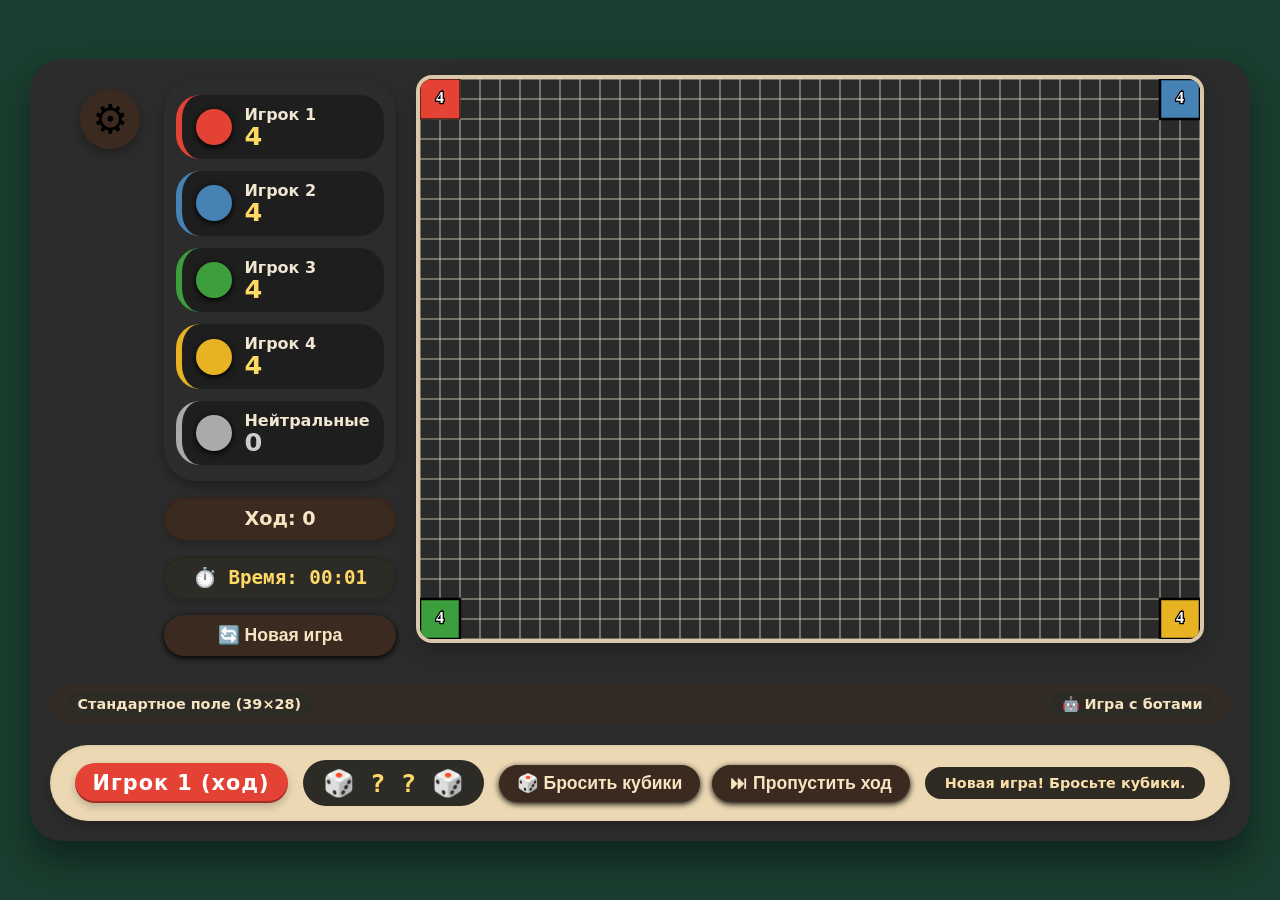
==== index.html @ a226eb5f "Update index.html" ====
<!DOCTYPE html>
<html lang="ru">
<head>
    <meta charset="UTF-8">
    <meta name="viewport" content="width=device-width, initial-scale=1.0, user-scalable=no">
    <title>Capture [Захват]</title>
    <link rel="stylesheet" href="css/styles.css">
</head>
<body>
<div class="game-wrapper">
    <div class="game-container">
        <div class="game-top-row">
            <div class="settings-gear" id="settingsIcon">⚙️</div>
            <div class="left-panel">
                <div class="score-panel" id="sideScorePanel"></div>
                <div class="turn-counter-box">Ход: <span id="turnCountDisplay">0</span></div>
                <div class="timer-box">⏱️ Время: <span id="timerDisplay">00:00</span></div>
                <button id="resetBtnLeft" class="reset-button">🔄 Новая игра</button>
            </div>
            <canvas id="gameCanvas" width="780" height="560" role="img" aria-label="Игровое поле"></canvas>
        </div>
        <div class="canvas-info">
            <div class="field-size-label" id="fieldSizeLabel">Стандартное поле (39×28)</div>
            <div class="rotate-hint" id="rotateHint" style="display: none;">🔄 R — вращать</div>
            <div class="bots-label" id="botsLabel">🤖 Игра с ботами</div>
        </div>
        <div class="info-panel">
            <div class="turn-indicator" id="turnText">Игрок 1 (ход)</div>
            <div class="dice-area" id="diceDisplay">🎲  ?  ?  🎲</div>
            <div class="controls">
                <button id="rollBtn" aria-label="Бросить кубики">🎲 Бросить кубики</button>
                <button id="skipBtn" aria-label="Пропустить ход">⏭ Пропустить ход</button>
            </div>
            <div class="message" id="msgArea">Нажмите "Бросить кубики"</div>
        </div>
    </div>
</div>

<div id="settingsModal" class="modal">
    <div class="modal-content">
        <div class="modal-header">
            <h3>Настройки игры</h3>
            <span class="close-modal">&times;</span>
        </div>
        <div class="modal-body">
            <div class="settings-grid">
                <!-- Левая колонка -->
                <div class="settings-column">
                    <div class="settings-group">
                        <label>Количество игроков:</label>
                        <div class="radio-group">
                            <label class="radio-label"><input type="radio" name="playerCount" value="2"> 2 игрока</label>
                            <label class="radio-label"><input type="radio" name="playerCount" value="4" checked> 4 игрока</label>
                        </div>
                    </div>
                    <div class="settings-group">
                        <label>Размер стартовых квадратов: <span id="startSizeValue">2</span></label>
                        <input type="range" id="startSizeSlider" min="1" max="6" step="1" value="2">
                        <div class="hint">(от 1 до 6, влияет на мин. размер поля)</div>
                    </div>
                    <div class="settings-group">
                        <label>Размер поля:</label>
                        <div class="radio-group">
                            <label class="radio-label"><input type="radio" name="fieldSize" value="standard" checked> Стандартный (39×28)</label>
                            <label class="radio-label"><input type="radio" name="fieldSize" value="custom"> Кастомный</label>
                        </div>
                        <div id="customSizeInputs" class="custom-size-inputs" style="display: none;">
                            <input type="number" id="customCols" min="8" max="58" value="39" step="1"> ×
                            <input type="number" id="customRows" min="8" max="31" value="28" step="1">
                            <div id="sizeWarning" class="warning-message" style="display: none; color: #ffaa66; font-size: 0.8rem;">Минимальный размер поля: <span id="minFieldSizeSpan">0</span>×<span id="minFieldSizeSpan2">0</span></div>
                        </div>
                    </div>
                    <div class="settings-group">
                        <label>Отрисовка хода:</label>
                        <div class="radio-group">
                            <label class="radio-label"><input type="radio" name="gameMode" value="classic"> Выделение углов</label>
                            <label class="radio-label"><input type="radio" name="gameMode" value="predefined" checked> Готовый прямоугольник</label>
                        </div>
                    </div>
                </div>
                <!-- Правая колонка -->
                <div class="settings-column">
                    <div class="settings-group">
                        <label for="botsToggle">🤖 Режим ботов:</label>
                        <label class="switch">
                            <input type="checkbox" id="botsToggle" checked>
                            <span class="slider round"></span>
                        </label>
                        <span id="botsStatusText">(игроки 2,3,4 — боты)</span>
                    </div>
                    <div class="settings-group">
                        <label for="simulationToggle">🎬 Режим симуляции (все игроки — боты):</label>
                        <label class="switch">
                            <input type="checkbox" id="simulationToggle">
                            <span class="slider round"></span>
                        </label>
                        <div class="hint">(включите для наблюдения за игрой ботов)</div>
                    </div>
                    <div class="settings-group">
                        <label>Цветовой режим:</label>
                        <div class="radio-group colorblind-group">
                            <label class="radio-label"><input type="radio" name="colorMode" value="normal" checked> Обычный</label>
                            <label class="radio-label"><input type="radio" name="colorMode" value="protanopia"> Протанопия</label>
                            <label class="radio-label"><input type="radio" name="colorMode" value="deuteranopia"> Дейтеранопия</label>
                            <label class="radio-label"><input type="radio" name="colorMode" value="tritanopia"> Тританопия</label>
                        </div>
                    </div>
                </div>
            </div>
        </div>
        <div class="modal-footer">
            <button id="applySettingsBtn">Применить и перезапустить</button>
            <button id="cancelSettingsBtn">Отмена</button>
        </div>
    </div>
</div>

<div id="gameResultModal" class="modal result-modal">
    <div class="modal-content result-modal-content">
        <div class="modal-header">
            <h3>🏁 Игра окончена 🏁</h3>
            <span class="close-result-modal">&times;</span>
        </div>
        <div class="modal-body result-body">
            <div id="resultWinnerBlock" class="winner-block"></div>
            <div id="resultRankingsList" class="rankings-list"></div>
            <div id="resultStats" class="result-stats"></div>
        </div>
        <div class="modal-footer">
            <button id="resultNewGameBtn">🔄 Новая игра</button>
            <button id="resultCloseBtn">Закрыть</button>
        </div>
    </div>
</div>

<script src="js/scripts.js"></script>
</body>
</html>
---- css/styles.css ----
* {
    user-select: none;
    -webkit-tap-highlight-color: transparent;
}

html, body {
    overflow: hidden;
    height: 100%;
    margin: 0;
    padding: 0;
}

body {
    background: #1a3e2f;
    font-family: 'Segoe UI', 'Roboto', system-ui, sans-serif;
    display: flex;
    justify-content: center;
    align-items: center;
    min-height: 100vh;
    margin: 0;
    padding: 0;
    transition: filter 0.2s ease;
}

.game-wrapper {
    display: flex;
    justify-content: center;
    align-items: center;
}

.game-container {
    background: #2c2c2c;
    border-radius: 32px;
    padding: 20px;
    box-shadow: 0 20px 35px rgba(0,0,0,0.4);
    display: flex;
    flex-direction: column;
    gap: 20px;
}

.game-top-row {
    display: flex;
    gap: 24px;
    flex-wrap: wrap;
    justify-content: center;
    align-items: flex-start;
    position: relative;
}

.settings-gear {
    font-size: 2.5rem;
    cursor: pointer;
    background: #3b2a1f;
    width: 60px;
    height: 60px;
    display: flex;
    align-items: center;
    justify-content: center;
    border-radius: 50%;
    box-shadow: 0 5px 12px rgba(0,0,0,0.3);
    transition: 0.2s;
    margin-top: 10px;
}
.settings-gear:hover {
    background: #5e4230;
    transform: rotate(20deg) scale(1.02);
}

.left-panel {
    display: flex;
    flex-direction: column;
    gap: 16px;
    min-width: 180px;
}

.score-panel {
    background: #2c2c2c;
    border-radius: 32px;
    padding: 16px 12px;
    display: flex;
    flex-direction: column;
    gap: 12px;
    box-shadow: 0 5px 12px rgba(0,0,0,0.3);
}

.player-score-card {
    background: #1e1e1e;
    border-radius: 24px;
    padding: 10px 14px;
    display: flex;
    align-items: center;
    gap: 12px;
    border-left: 6px solid;
}

.player-color-badge {
    width: 36px;
    height: 36px;
    border-radius: 18px;
    box-shadow: 0 2px 6px black;
}

.player-score-info {
    flex-grow: 1;
}

.player-name {
    font-weight: bold;
    font-size: 1rem;
    color: #f0e6d2;
}

.player-score {
    font-size: 1.6rem;
    font-weight: bold;
    color: #ffd966;
    line-height: 1;
}

.neutral-score-card {
    background: #1e1e1e;
    border-radius: 24px;
    padding: 10px 14px;
    display: flex;
    align-items: center;
    gap: 12px;
    border-left: 6px solid #aaaaaa;
}

.neutral-badge {
    width: 36px;
    height: 36px;
    border-radius: 18px;
    background: #aaaaaa;
    box-shadow: 0 2px 6px black;
}

.neutral-info {
    flex-grow: 1;
}

.neutral-name {
    font-weight: bold;
    font-size: 1rem;
    color: #f0e6d2;
}

.neutral-score {
    font-size: 1.6rem;
    font-weight: bold;
    color: #cccccc;
    line-height: 1;
}

.turn-counter-box {
    background: #3b2a1f;
    padding: 10px 16px;
    border-radius: 40px;
    color: #f7e5c2;
    font-size: 1.2rem;
    font-weight: bold;
    text-align: center;
    box-shadow: inset 0 1px 3px rgba(0,0,0,0.2), 0 4px 8px rgba(0,0,0,0.2);
}

.timer-box {
    background: #2c2b26;
    padding: 10px 16px;
    border-radius: 40px;
    color: #ffd966;
    font-size: 1.2rem;
    font-weight: bold;
    text-align: center;
    font-family: monospace;
    box-shadow: inset 0 1px 3px rgba(0,0,0,0.2), 0 4px 8px rgba(0,0,0,0.2);
}

.reset-button {
    background: #3b2a1f;
    border: none;
    color: #f7e5c2;
    font-size: 1.1rem;
    font-weight: bold;
    padding: 10px 16px;
    border-radius: 40px;
    cursor: pointer;
    transition: all 0.15s;
    box-shadow: 0 2px 6px black;
    width: 100%;
}

.reset-button:hover {
    background: #5e4230;
    transform: scale(0.97);
    color: white;
}

canvas {
    display: block;
    border-radius: 12px;
    box-shadow: 0 0 0 4px #d9c8a9, 0 10px 25px rgba(0,0,0,0.3);
    cursor: crosshair;
    background: #2a2a2a;
}

.canvas-info {
    display: flex;
    justify-content: space-between;
    gap: 20px;
    margin-top: 8px;
    font-size: 0.9rem;
    font-weight: bold;
    color: #f7e5c2;
    background: #3b2a1f80;
    padding: 8px 16px;
    border-radius: 30px;
    backdrop-filter: blur(4px);
}

.field-size-label, .bots-label {
    background: #2c2b26;
    padding: 4px 12px;
    border-radius: 20px;
    display: inline-block;
}

.info-panel {
    background: #ecd9b4;
    border-radius: 40px;
    padding: 15px 25px;
    display: flex;
    flex-wrap: wrap;
    align-items: center;
    justify-content: space-between;
    gap: 15px;
    font-weight: bold;
    box-shadow: inset 0 1px 4px rgba(0,0,0,0.1), 0 5px 10px rgba(0,0,0,0.2);
}

.turn-indicator {
    padding: 8px 18px;
    border-radius: 60px;
    color: white;
    font-size: 1.3rem;
    letter-spacing: 1px;
    box-shadow: inset 0 -2px 0 rgba(0,0,0,0.3), 0 4px 8px rgba(0,0,0,0.2);
    transition: background 0.2s;
}

.dice-area {
    background: #2c2b26;
    padding: 8px 20px;
    border-radius: 50px;
    color: #ffd966;
    font-size: 1.6rem;
    font-family: monospace;
    font-weight: bold;
}

button {
    background: #3b2a1f;
    border: none;
    color: #f7e5c2;
    font-size: 1.1rem;
    font-weight: bold;
    padding: 8px 18px;
    border-radius: 40px;
    cursor: pointer;
    transition: all 0.15s;
    box-shadow: 0 2px 6px black;
}

button:hover {
    background: #5e4230;
    transform: scale(0.97);
    color: white;
}

.message {
    background: #2e2b24;
    padding: 8px 20px;
    border-radius: 36px;
    color: #fadfaa;
    font-size: 0.9rem;
    max-width: 300px;
    text-align: center;
}

.controls {
    display: flex;
    gap: 12px;
    align-items: center;
    flex-wrap: wrap;
}

.modal {
    display: none;
    position: fixed;
    z-index: 1000;
    left: 0;
    top: 0;
    width: 100%;
    height: 100%;
    background-color: rgba(0,0,0,0.7);
    backdrop-filter: blur(3px);
    justify-content: center;
    align-items: center;
}

.modal-content {
    background: #2c2c2c;
    border-radius: 32px;
    overflow: hidden;
    width: 90%;
    max-width: 480px;
    box-shadow: 0 20px 35px black;
    animation: fadeIn 0.2s;
}

.modal-header {
    display: flex;
    justify-content: space-between;
    align-items: center;
    padding: 16px 20px;
    border-bottom: 1px solid #5e4230;
    color: #f7e5c2;
}

.modal-header h3 {
    margin: 0;
}

.close-modal {
    font-size: 28px;
    font-weight: bold;
    cursor: pointer;
    transition: 0.2s;
}
.close-modal:hover {
    color: #ffa500;
}

.modal-body {
    padding: 20px;
    display: flex;
    flex-direction: column;
    gap: 20px;
}

.settings-group {
    display: flex;
    flex-direction: column;
    gap: 8px;
    color: #f0e6d2;
}

.radio-group {
    display: flex;
    flex-wrap: wrap;
    gap: 12px;
    margin-top: 5px;
}

.radio-label {
    display: flex;
    align-items: center;
    gap: 6px;
    background: #1e1e1e;
    padding: 6px 14px;
    border-radius: 30px;
    cursor: pointer;
    transition: all 0.15s;
    color: #f0e6d2;
    font-size: 0.9rem;
}

.radio-label:hover {
    background: #5e4230;
    transform: scale(0.97);
}

.radio-label input {
    accent-color: #e8b323;
    width: 16px;
    height: 16px;
    margin: 0;
    cursor: pointer;
}

.colorblind-group .radio-label {
    background: #2c2b26;
}

.colorblind-group .radio-label:hover {
    background: #5e4230;
}

input[type="range"] {
    width: 100%;
    cursor: pointer;
    background: #5e4230;
    height: 4px;
    border-radius: 5px;
    -webkit-appearance: none;
}
input[type="range"]:focus {
    outline: none;
}
input[type="range"]::-webkit-slider-thumb {
    -webkit-appearance: none;
    width: 18px;
    height: 18px;
    border-radius: 50%;
    background: #ffd966;
    cursor: pointer;
    border: none;
}
.hint {
    font-size: 0.75rem;
    opacity: 0.8;
}

.custom-size-inputs {
    display: flex;
    gap: 10px;
    align-items: center;
    margin-top: 5px;
    flex-wrap: wrap;
}

.custom-size-inputs input {
    background: #1e1e1e;
    border: 1px solid #5e4230;
    border-radius: 30px;
    padding: 6px 12px;
    color: #ffd966;
    font-weight: bold;
    text-align: center;
    width: 80px;
}

.warning-message {
    width: 100%;
    margin-top: 5px;
}

.switch {
    position: relative;
    display: inline-block;
    width: 52px;
    height: 26px;
}

.switch input {
    opacity: 0;
    width: 0;
    height: 0;
}

.slider {
    position: absolute;
    cursor: pointer;
    top: 0;
    left: 0;
    right: 0;
    bottom: 0;
    background-color: #5e4230;
    transition: 0.3s;
    border-radius: 34px;
}

.slider:before {
    position: absolute;
    content: "";
    height: 20px;
    width: 20px;
    left: 3px;
    bottom: 3px;
    background-color: #f7e5c2;
    transition: 0.3s;
    border-radius: 50%;
}

input:checked + .slider {
    background-color: #3c9e3c;
}

input:checked + .slider:before {
    transform: translateX(26px);
}

.modal-footer {
    display: flex;
    justify-content: flex-end;
    gap: 12px;
    padding: 16px 20px;
    border-top: 1px solid #5e4230;
}

/* Модальное окно результатов — исправление цветов текста */
.result-modal .result-modal-content {
    max-width: 500px;
    background: #2c2c2c;
    border-radius: 32px;
    animation: fadeIn 0.2s;
    color: #f0e6d2; /* базовый светлый цвет для всего текста внутри */
}

.winner-block {
    background: #1e1e1e;
    border-radius: 24px;
    padding: 16px;
    text-align: center;
    margin-bottom: 20px;
    border-left: 6px solid;
    color: #f0e6d2;
}
.winner-name {
    font-size: 1.6rem;
    font-weight: bold;
}
.winner-score {
    font-size: 1.2rem;
    color: #ffd966; /* жёлтый для счёта */
}

.rankings-list {
    background: #1e1e1e;
    border-radius: 24px;
    padding: 12px;
    margin-bottom: 20px;
    color: #f0e6d2;
}
.rankings-list > div:first-child {
    color: #ffd966;
    margin-bottom: 8px;
}
.ranking-item {
    display: flex;
    justify-content: space-between;
    padding: 8px 12px;
    border-bottom: 1px solid #5e4230;
    font-size: 1rem;
    color: #f0e6d2;
}
.ranking-item:last-child {
    border-bottom: none;
}
.rank-place {
    font-weight: bold;
    color: #ffd966;
}
.rank-name {
    flex: 1;
    margin-left: 12px;
    color: #f0e6d2;
}
.rank-score {
    font-weight: bold;
    color: #ffd966;
}

.result-stats {
    background: #1e1e1e;
    border-radius: 24px;
    padding: 12px;
    display: flex;
    justify-content: space-between;
    gap: 12px;
    flex-wrap: wrap;
}
.stat-card {
    background: #2c2b26;
    padding: 8px 12px;
    border-radius: 20px;
    text-align: center;
    flex: 1;
    color: #f0e6d2;
}
.stat-label {
    font-size: 0.8rem;
    opacity: 0.9;
    color: #ccccaa;
}
.stat-value {
    font-size: 1.2rem;
    font-weight: bold;
    color: #ffd966;
}

/* Заголовок модального окна */
.result-modal .modal-header {
    background: #2c2c2c;
    border-bottom: 1px solid #5e4230;
    color: #ffd966;
}
.result-modal .modal-header h3 {
    color: #ffd966;
}
.result-modal .close-result-modal {
    color: #f0e6d2;
}
.result-modal .close-result-modal:hover {
    color: #ffa500;
}

/* Кнопки в футере */
.result-modal .modal-footer button {
    background: #3b2a1f;
    border: none;
    color: #f7e5c2;
    font-size: 1rem;
    font-weight: bold;
    padding: 8px 18px;
    border-radius: 40px;
    cursor: pointer;
    transition: all 0.15s;
}
.result-modal .modal-footer button:hover {
    background: #5e4230;
    transform: scale(0.97);
    color: white;
}

@keyframes fadeIn {
    from { opacity: 0; transform: scale(0.95);}
    to { opacity: 1; transform: scale(1);}
}

@media (max-width: 900px) {
    .game-top-row {
        flex-direction: column;
        align-items: stretch;
    }
    .left-panel {
        flex-direction: row;
        flex-wrap: wrap;
        justify-content: space-between;
    }
    .score-panel {
        flex-direction: row;
        flex-wrap: wrap;
        flex: 1;
    }
    .player-score-card, .neutral-score-card {
        min-width: 130px;
    }
    .info-panel {
        flex-direction: column;
        align-items: stretch;
    }
    .message {
        max-width: none;
        text-align: center;
    }
    .settings-gear {
        align-self: center;
    }
    .canvas-info {
        flex-direction: column;
        align-items: center;
        text-align: center;
    }
}
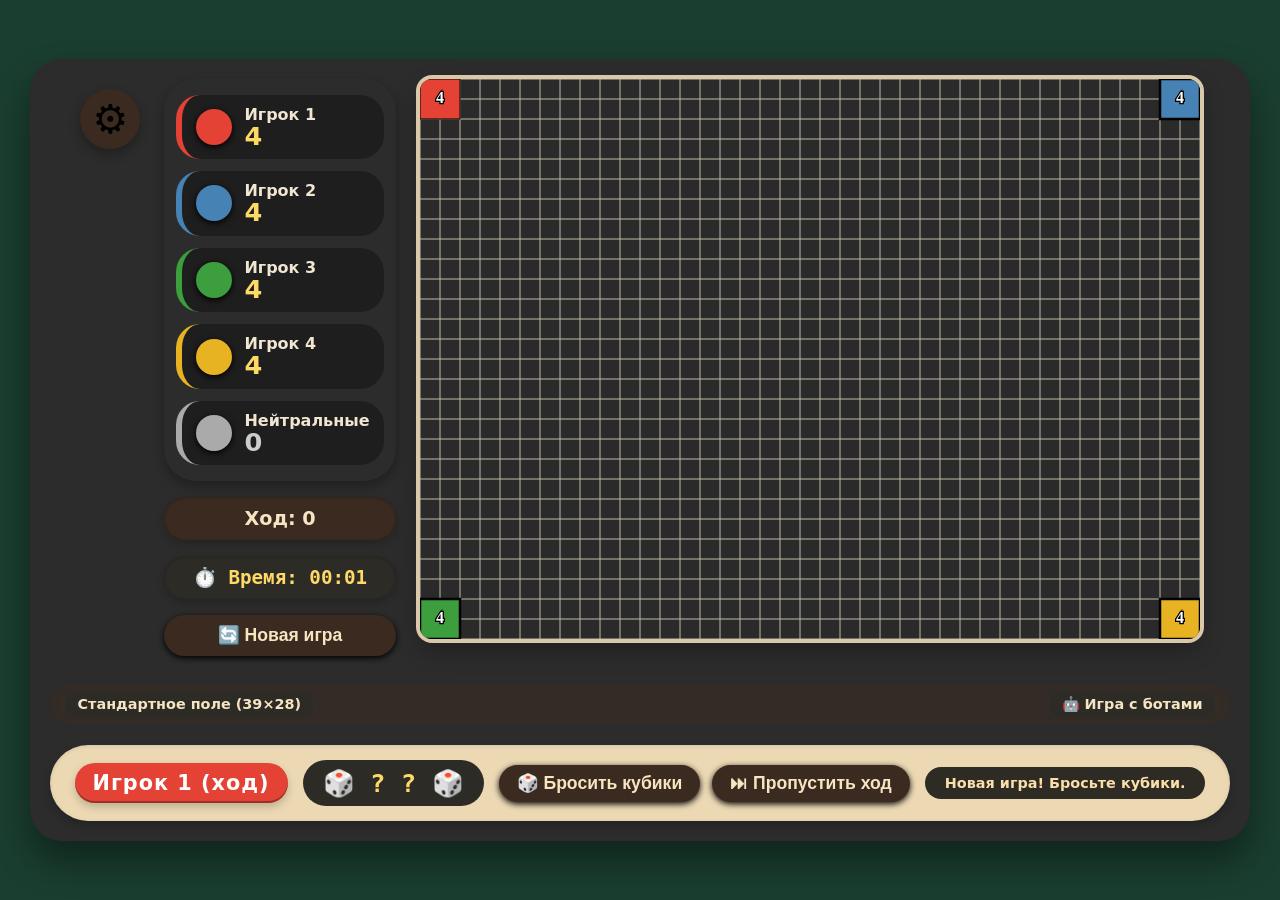
==== commit 697ac7a1: "Update index.html" ====
--- a/index.html
+++ b/index.html
@@ -96,6 +96,15 @@
                         </label>
                         <div class="hint">(включите для наблюдения за игрой ботов)</div>
                     </div>
+                    <!-- НОВЫЙ ПЕРЕКЛЮЧАТЕЛЬ ПОДСВЕТКИ -->
+                    <div class="settings-group">
+                        <label for="highlightToggle">🟢 Подсветка доступных ходов:</label>
+                        <label class="switch">
+                            <input type="checkbox" id="highlightToggle" checked>
+                            <span class="slider round"></span>
+                        </label>
+                        <div class="hint">(зелёные области, которые можно занять или захватить)</div>
+                    </div>
                     <div class="settings-group">
                         <label>Цветовой режим:</label>
                         <div class="radio-group colorblind-group">
--- a/css/styles.css
+++ b/css/styles.css
@@ -217,11 +217,16 @@
     backdrop-filter: blur(4px);
 }
 
-.field-size-label, .bots-label {
+.field-size-label, .bots-label, .rotate-hint {
     background: #2c2b26;
     padding: 4px 12px;
     border-radius: 20px;
     display: inline-block;
+}
+
+.rotate-hint {
+    background: #3c3a2e;
+    color: #ffd966;
 }
 
 .info-panel {
@@ -503,7 +508,7 @@
     background: #2c2c2c;
     border-radius: 32px;
     animation: fadeIn 0.2s;
-    color: #f0e6d2; /* базовый светлый цвет для всего текста внутри */
+    color: #f0e6d2;
 }
 
 .winner-block {
@@ -521,7 +526,7 @@
 }
 .winner-score {
     font-size: 1.2rem;
-    color: #ffd966; /* жёлтый для счёта */
+    color: #ffd966;
 }
 
 .rankings-list {
@@ -588,7 +593,6 @@
     color: #ffd966;
 }
 
-/* Заголовок модального окна */
 .result-modal .modal-header {
     background: #2c2c2c;
     border-bottom: 1px solid #5e4230;
@@ -604,7 +608,6 @@
     color: #ffa500;
 }
 
-/* Кнопки в футере */
 .result-modal .modal-footer button {
     background: #3b2a1f;
     border: none;
@@ -663,4 +666,23 @@
     }
 }
 
-
+/* Двухколоночная сетка для настроек */
+.settings-grid {
+    display: grid;
+    grid-template-columns: 1fr 1fr;
+    gap: 20px;
+}
+
+.settings-column {
+    display: flex;
+    flex-direction: column;
+    gap: 20px;
+}
+
+/* На узких экранах переключаемся на одну колонку */
+@media (max-width: 700px) {
+    .settings-grid {
+        grid-template-columns: 1fr;
+        gap: 16px;
+    }
+}
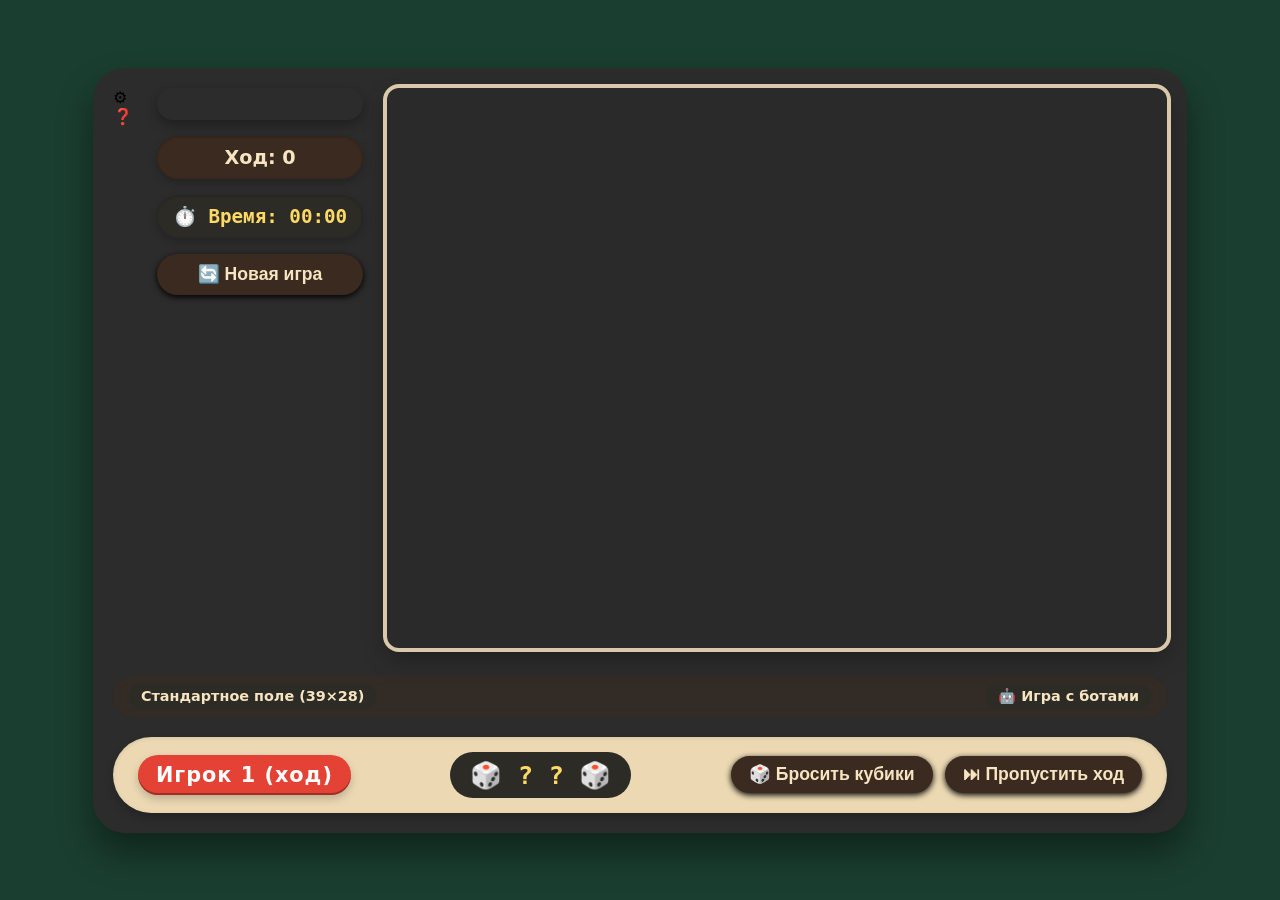
==== commit 67501ea7: "Update index.html" ====
--- a/index.html
+++ b/index.html
@@ -10,7 +10,10 @@
 <div class="game-wrapper">
     <div class="game-container">
         <div class="game-top-row">
-            <div class="settings-gear" id="settingsIcon">⚙️</div>
+            <div class="top-left-buttons">
+                <div class="round-button" id="settingsIcon">⚙️</div>
+                <div class="round-button" id="helpButton">❓</div>
+            </div>
             <div class="left-panel">
                 <div class="score-panel" id="sideScorePanel"></div>
                 <div class="turn-counter-box">Ход: <span id="turnCountDisplay">0</span></div>
@@ -31,11 +34,11 @@
                 <button id="rollBtn" aria-label="Бросить кубики">🎲 Бросить кубики</button>
                 <button id="skipBtn" aria-label="Пропустить ход">⏭ Пропустить ход</button>
             </div>
-            <div class="message" id="msgArea">Нажмите "Бросить кубики"</div>
-        </div>
-    </div>
-</div>
-
+        </div>
+    </div>
+</div>
+
+<!-- Модальное окно настроек -->
 <div id="settingsModal" class="modal">
     <div class="modal-content">
         <div class="modal-header">
@@ -44,7 +47,6 @@
         </div>
         <div class="modal-body">
             <div class="settings-grid">
-                <!-- Левая колонка -->
                 <div class="settings-column">
                     <div class="settings-group">
                         <label>Количество игроков:</label>
@@ -78,7 +80,6 @@
                         </div>
                     </div>
                 </div>
-                <!-- Правая колонка -->
                 <div class="settings-column">
                     <div class="settings-group">
                         <label for="botsToggle">🤖 Режим ботов:</label>
@@ -96,7 +97,6 @@
                         </label>
                         <div class="hint">(включите для наблюдения за игрой ботов)</div>
                     </div>
-                    <!-- НОВЫЙ ПЕРЕКЛЮЧАТЕЛЬ ПОДСВЕТКИ -->
                     <div class="settings-group">
                         <label for="highlightToggle">🟢 Подсветка доступных ходов:</label>
                         <label class="switch">
@@ -124,6 +124,59 @@
     </div>
 </div>
 
+<!-- Модальное окно справочника -->
+<div id="helpModal" class="modal help-modal">
+    <div class="modal-content">
+        <div class="modal-header">
+            <h3>📖 Справочник игры</h3>
+            <span class="close-help-modal">&times;</span>
+        </div>
+        <div class="modal-body two-columns">
+            <div class="help-column">
+                <div class="help-section">
+                    <h4>🎮 Горячие клавиши</h4>
+                    <ul>
+                        <li><kbd>Enter</kbd> — бросить кубики / подтвердить размещение</li>
+                        <li><kbd>S</kbd> — пропустить ход</li>
+                        <li><kbd>R</kbd> — повернуть прямоугольник</li>
+                        <li><kbd>W</kbd> / <kbd>▲</kbd> — вверх</li>
+                        <li><kbd>S</kbd> / <kbd>▼</kbd> — вниз</li>
+                        <li><kbd>A</kbd> / <kbd>◀</kbd> — влево</li>
+                        <li><kbd>D</kbd> / <kbd>▶</kbd> — вправо</li>
+                        <li><kbd>Esc</kbd> — открыть/закрыть настройки</li>
+                        <li><kbd>Q</kbd> — открыть/закрыть справочник</li>
+                        <li><kbd>N</kbd> — новая игра</li>
+                    </ul>
+                </div>
+            </div>
+            <div class="help-column">
+                <div class="help-section">
+                    <h4>⚔️ Правила захвата</h4>
+                    <p>Размер прямоугольника <strong>строго по кубикам</strong>. Вы можете:</p>
+                    <ul>
+                        <li><span class="highlight-green">Занять пустую область</span> (прилегает к вашей территории).</li>
+                        <li><span class="highlight-orange">Захватить вражеский блок</span> целиком (если он касается вашей территории и имеет нужный размер).</li>
+                        <li><span class="highlight-gray">Захватить нейтральный блок</span> (серый, уже существующий).</li>
+                    </ul>
+                    <p>Накрытие стартовой клетки → выбывание врага, его земли переходят соседям.</p>
+                </div>
+                <div class="help-section">
+                    <h4>🏆 Условия победы</h4>
+                    <ul>
+                        <li>Захватить ≥ 2/3 поля</li>
+                        <li>Уничтожить всех соперников</li>
+                        <li>Поле полностью заполнено → побеждает игрок с наибольшей территорией</li>
+                    </ul>
+                </div>
+            </div>
+        </div>
+        <div class="modal-footer">
+            <button id="closeHelpBtn">Закрыть</button>
+        </div>
+    </div>
+</div>
+
+<!-- Модальное окно результатов -->
 <div id="gameResultModal" class="modal result-modal">
     <div class="modal-content result-modal-content">
         <div class="modal-header">
--- a/css/styles.css
+++ b/css/styles.css
@@ -502,7 +502,7 @@
     border-top: 1px solid #5e4230;
 }
 
-/* Модальное окно результатов — исправление цветов текста */
+/* Модальное окно результатов */
 .result-modal .result-modal-content {
     max-width: 500px;
     background: #2c2c2c;
@@ -666,7 +666,6 @@
     }
 }
 
-/* Двухколоночная сетка для настроек */
 .settings-grid {
     display: grid;
     grid-template-columns: 1fr 1fr;
@@ -679,7 +678,6 @@
     gap: 20px;
 }
 
-/* На узких экранах переключаемся на одну колонку */
 @media (max-width: 700px) {
     .settings-grid {
         grid-template-columns: 1fr;
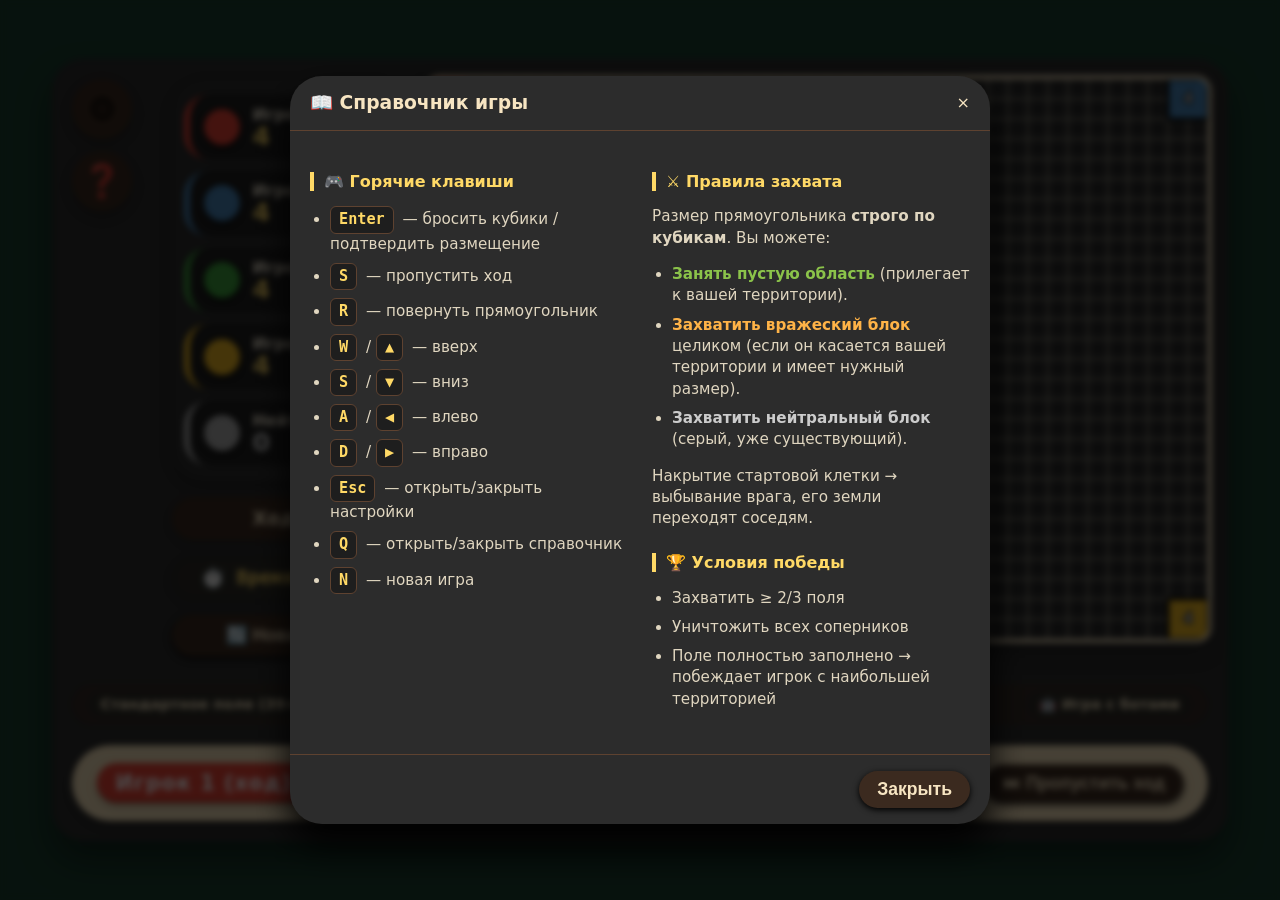
==== commit 9eea9311: "Update index.html" ====
--- a/index.html
+++ b/index.html
@@ -24,7 +24,6 @@
         </div>
         <div class="canvas-info">
             <div class="field-size-label" id="fieldSizeLabel">Стандартное поле (39×28)</div>
-            <div class="rotate-hint" id="rotateHint" style="display: none;">🔄 R — вращать</div>
             <div class="bots-label" id="botsLabel">🤖 Игра с ботами</div>
         </div>
         <div class="info-panel">
--- a/css/styles.css
+++ b/css/styles.css
@@ -45,25 +45,6 @@
     justify-content: center;
     align-items: flex-start;
     position: relative;
-}
-
-.settings-gear {
-    font-size: 2.5rem;
-    cursor: pointer;
-    background: #3b2a1f;
-    width: 60px;
-    height: 60px;
-    display: flex;
-    align-items: center;
-    justify-content: center;
-    border-radius: 50%;
-    box-shadow: 0 5px 12px rgba(0,0,0,0.3);
-    transition: 0.2s;
-    margin-top: 10px;
-}
-.settings-gear:hover {
-    background: #5e4230;
-    transform: rotate(20deg) scale(1.02);
 }
 
 .left-panel {
@@ -217,16 +198,11 @@
     backdrop-filter: blur(4px);
 }
 
-.field-size-label, .bots-label, .rotate-hint {
+.field-size-label, .bots-label {
     background: #2c2b26;
     padding: 4px 12px;
     border-radius: 20px;
     display: inline-block;
-}
-
-.rotate-hint {
-    background: #3c3a2e;
-    color: #ffd966;
 }
 
 .info-panel {
@@ -279,16 +255,6 @@
     background: #5e4230;
     transform: scale(0.97);
     color: white;
-}
-
-.message {
-    background: #2e2b24;
-    padding: 8px 20px;
-    border-radius: 36px;
-    color: #fadfaa;
-    font-size: 0.9rem;
-    max-width: 300px;
-    text-align: center;
 }
 
 .controls {
@@ -652,13 +618,6 @@
         flex-direction: column;
         align-items: stretch;
     }
-    .message {
-        max-width: none;
-        text-align: center;
-    }
-    .settings-gear {
-        align-self: center;
-    }
     .canvas-info {
         flex-direction: column;
         align-items: center;
@@ -684,3 +643,96 @@
         gap: 16px;
     }
 }
+
+/* Модальное окно справочника — две колонки */
+.help-modal .modal-content {
+    max-width: 700px;
+    background: #2c2c2c;
+    color: #f0e6d2;
+}
+.modal-body.two-columns {
+    display: flex;
+    gap: 24px;
+    padding: 20px;
+    flex-direction: row !important;
+}
+.help-column {
+    flex: 1;
+    min-width: 0;
+}
+.help-section {
+    margin-bottom: 24px;
+}
+.help-section h4 {
+    color: #ffd966;
+    border-left: 4px solid #ffd966;
+    padding-left: 10px;
+    margin-bottom: 12px;
+}
+.help-section p, .help-section ul {
+    font-size: 0.95rem;
+    line-height: 1.4;
+    color: #e0d6c0;
+}
+.help-section ul {
+    margin-left: 20px;
+    padding-left: 0;
+}
+.help-section li {
+    margin: 8px 0;
+}
+kbd {
+    background: #1e1e1e;
+    border-radius: 6px;
+    padding: 2px 8px;
+    font-family: monospace;
+    font-weight: bold;
+    color: #ffd966;
+    border: 1px solid #5e4230;
+    display: inline-block;
+    margin-right: 4px;
+}
+.highlight-green { color: #8bc34a; font-weight: bold; }
+.highlight-orange { color: #ffb347; font-weight: bold; }
+.highlight-gray { color: #cccccc; font-weight: bold; }
+
+/* Исправление дёрганья экрана */
+canvas {
+    will-change: transform;
+    transform: translateZ(0);
+    backface-visibility: hidden;
+}
+.game-container {
+    transform: translateZ(0);
+}
+
+.top-left-buttons {
+    display: flex;
+    flex-direction: column;
+    gap: 12px;
+    margin-right: 16px;
+}
+.round-button {
+    font-size: 2rem;
+    cursor: pointer;
+    background: #3b2a1f;
+    width: 60px;
+    height: 60px;
+    display: flex;
+    align-items: center;
+    justify-content: center;
+    border-radius: 50%;
+    box-shadow: 0 5px 12px rgba(0,0,0,0.3);
+    transition: 0.2s;
+}
+.round-button:hover {
+    background: #5e4230;
+    transform: scale(1.02);
+}
+
+/* Адаптив для справочника */
+@media (max-width: 600px) {
+    .modal-body.two-columns {
+        flex-direction: column !important;
+    }
+}
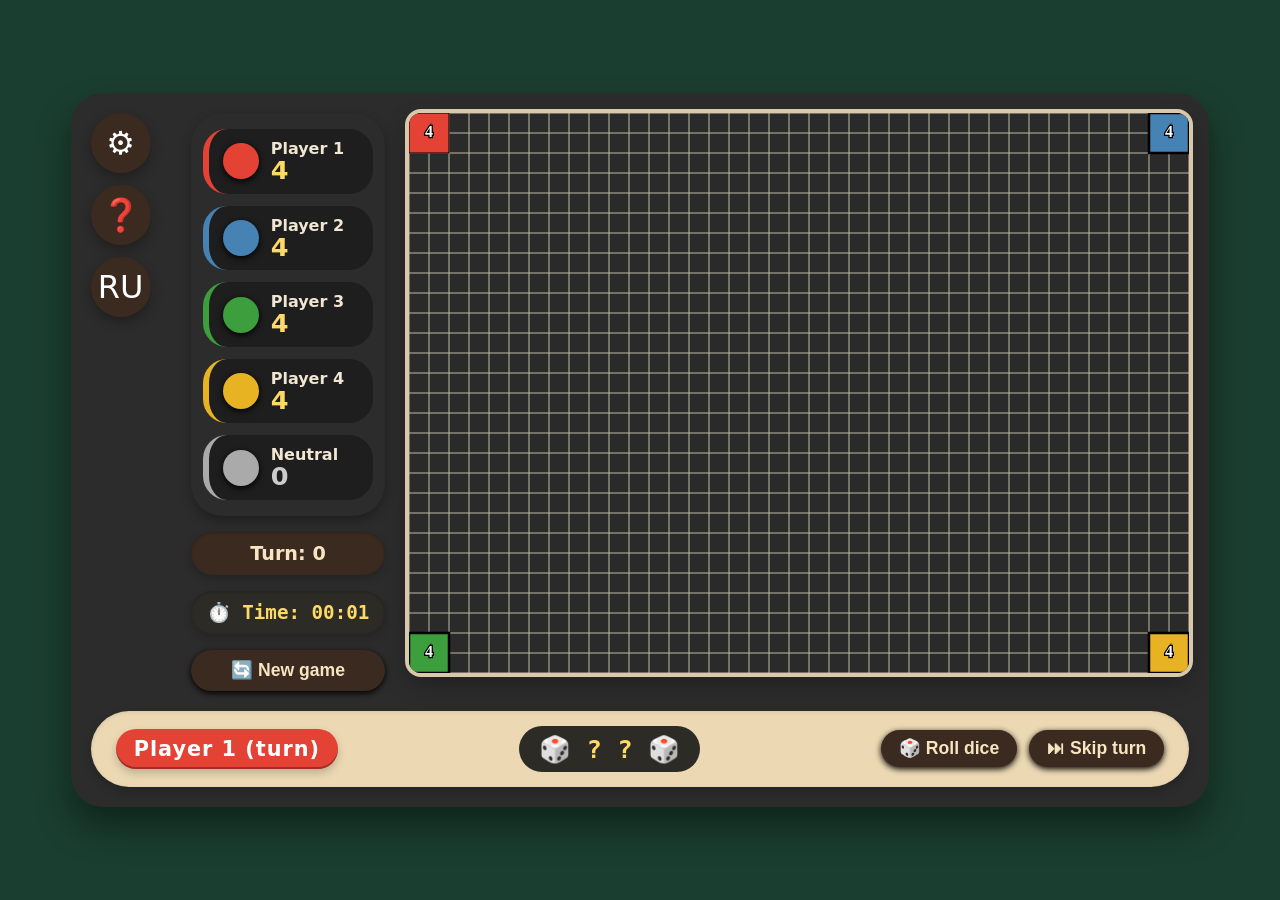
==== commit 713f0e2f: "Update index.html" ====
--- a/index.html
+++ b/index.html
@@ -1,9 +1,9 @@
 <!DOCTYPE html>
-<html lang="ru">
+<html lang="en">
 <head>
     <meta charset="UTF-8">
     <meta name="viewport" content="width=device-width, initial-scale=1.0, user-scalable=no">
-    <title>Capture [Захват]</title>
+    <title>Capture</title>
     <link rel="stylesheet" href="css/styles.css">
 </head>
 <body>
@@ -13,173 +13,164 @@
             <div class="top-left-buttons">
                 <div class="round-button" id="settingsIcon">⚙️</div>
                 <div class="round-button" id="helpButton">❓</div>
+                <div class="round-button" id="langButton">RU</div>
             </div>
             <div class="left-panel">
                 <div class="score-panel" id="sideScorePanel"></div>
-                <div class="turn-counter-box">Ход: <span id="turnCountDisplay">0</span></div>
-                <div class="timer-box">⏱️ Время: <span id="timerDisplay">00:00</span></div>
-                <button id="resetBtnLeft" class="reset-button">🔄 Новая игра</button>
-            </div>
-            <canvas id="gameCanvas" width="780" height="560" role="img" aria-label="Игровое поле"></canvas>
-        </div>
-        <div class="canvas-info">
-            <div class="field-size-label" id="fieldSizeLabel">Стандартное поле (39×28)</div>
-            <div class="bots-label" id="botsLabel">🤖 Игра с ботами</div>
+                <div class="turn-counter-box">Turn: <span id="turnCountDisplay">0</span></div>
+                <div class="timer-box">⏱️ Time: <span id="timerDisplay">00:00</span></div>
+                <button id="resetBtnLeft" class="reset-button">🔄 New game</button>
+            </div>
+            <canvas id="gameCanvas" width="780" height="560" role="img" aria-label="Game board"></canvas>
         </div>
         <div class="info-panel">
-            <div class="turn-indicator" id="turnText">Игрок 1 (ход)</div>
+            <div class="turn-indicator" id="turnText">Player 1 (turn)</div>
             <div class="dice-area" id="diceDisplay">🎲  ?  ?  🎲</div>
             <div class="controls">
-                <button id="rollBtn" aria-label="Бросить кубики">🎲 Бросить кубики</button>
-                <button id="skipBtn" aria-label="Пропустить ход">⏭ Пропустить ход</button>
-            </div>
-        </div>
-    </div>
-</div>
-
-<!-- Модальное окно настроек -->
+                <button id="rollBtn" aria-label="Roll dice">🎲 Roll dice</button>
+                <button id="skipBtn" aria-label="Skip turn">⏭ Skip turn</button>
+            </div>
+        </div>
+    </div>
+</div>
+
+<!-- Settings Modal -->
 <div id="settingsModal" class="modal">
     <div class="modal-content">
         <div class="modal-header">
-            <h3>Настройки игры</h3>
+            <h3>Game settings</h3>
             <span class="close-modal">&times;</span>
         </div>
         <div class="modal-body">
             <div class="settings-grid">
                 <div class="settings-column">
                     <div class="settings-group">
-                        <label>Количество игроков:</label>
+                        <label>Number of players:</label>
                         <div class="radio-group">
-                            <label class="radio-label"><input type="radio" name="playerCount" value="2"> 2 игрока</label>
-                            <label class="radio-label"><input type="radio" name="playerCount" value="4" checked> 4 игрока</label>
-                        </div>
-                    </div>
-                    <div class="settings-group">
-                        <label>Размер стартовых квадратов: <span id="startSizeValue">2</span></label>
+                            <label class="radio-label"><input type="radio" name="playerCount" value="2"> 2 players</label>
+                            <label class="radio-label"><input type="radio" name="playerCount" value="4" checked> 4 players</label>
+                        </div>
+                    </div>
+                    <div class="settings-group">
+                        <label>Start square size: <span id="startSizeValue">2</span></label>
                         <input type="range" id="startSizeSlider" min="1" max="6" step="1" value="2">
-                        <div class="hint">(от 1 до 6, влияет на мин. размер поля)</div>
-                    </div>
-                    <div class="settings-group">
-                        <label>Размер поля:</label>
+                        <div class="hint">(1 to 6, affects min field size)</div>
+                    </div>
+                    <div class="settings-group">
+                        <label>Field size:</label>
                         <div class="radio-group">
-                            <label class="radio-label"><input type="radio" name="fieldSize" value="standard" checked> Стандартный (39×28)</label>
-                            <label class="radio-label"><input type="radio" name="fieldSize" value="custom"> Кастомный</label>
+                            <label class="radio-label"><input type="radio" name="fieldSize" value="standard" checked> Standard (39×28)</label>
+                            <label class="radio-label"><input type="radio" name="fieldSize" value="custom"> Custom</label>
                         </div>
                         <div id="customSizeInputs" class="custom-size-inputs" style="display: none;">
                             <input type="number" id="customCols" min="8" max="58" value="39" step="1"> ×
                             <input type="number" id="customRows" min="8" max="31" value="28" step="1">
-                            <div id="sizeWarning" class="warning-message" style="display: none; color: #ffaa66; font-size: 0.8rem;">Минимальный размер поля: <span id="minFieldSizeSpan">0</span>×<span id="minFieldSizeSpan2">0</span></div>
-                        </div>
-                    </div>
-                    <div class="settings-group">
-                        <label>Отрисовка хода:</label>
-                        <div class="radio-group">
-                            <label class="radio-label"><input type="radio" name="gameMode" value="classic"> Выделение углов</label>
-                            <label class="radio-label"><input type="radio" name="gameMode" value="predefined" checked> Готовый прямоугольник</label>
+                            <div id="sizeWarning" class="warning-message" style="display: none; color: #ffaa66; font-size: 0.8rem;">Minimum field size: <span id="minFieldSizeSpan">0</span>×<span id="minFieldSizeSpan2">0</span></div>
                         </div>
                     </div>
                 </div>
                 <div class="settings-column">
                     <div class="settings-group">
-                        <label for="botsToggle">🤖 Режим ботов:</label>
+                        <label for="botsToggle">🤖 Bot mode:</label>
                         <label class="switch">
                             <input type="checkbox" id="botsToggle" checked>
                             <span class="slider round"></span>
                         </label>
-                        <span id="botsStatusText">(игроки 2,3,4 — боты)</span>
-                    </div>
-                    <div class="settings-group">
-                        <label for="simulationToggle">🎬 Режим симуляции (все игроки — боты):</label>
+                        <span id="botsStatusText">(players 2,3,4 are bots)</span>
+                    </div>
+                    <div class="settings-group">
+                        <label for="simulationToggle">🎬 Simulation mode (all bots):</label>
                         <label class="switch">
                             <input type="checkbox" id="simulationToggle">
                             <span class="slider round"></span>
                         </label>
-                        <div class="hint">(включите для наблюдения за игрой ботов)</div>
-                    </div>
-                    <div class="settings-group">
-                        <label for="highlightToggle">🟢 Подсветка доступных ходов:</label>
+                        <div class="hint">(enable to watch bots play)</div>
+                    </div>
+                    <div class="settings-group">
+                        <label for="highlightToggle">🟢 Highlight available moves:</label>
                         <label class="switch">
                             <input type="checkbox" id="highlightToggle" checked>
                             <span class="slider round"></span>
                         </label>
-                        <div class="hint">(зелёные области, которые можно занять или захватить)</div>
-                    </div>
-                    <div class="settings-group">
-                        <label>Цветовой режим:</label>
+                        <div class="hint">(green areas you can occupy or capture)</div>
+                    </div>
+                    <div class="settings-group">
+                        <label>Colorblind mode:</label>
                         <div class="radio-group colorblind-group">
-                            <label class="radio-label"><input type="radio" name="colorMode" value="normal" checked> Обычный</label>
-                            <label class="radio-label"><input type="radio" name="colorMode" value="protanopia"> Протанопия</label>
-                            <label class="radio-label"><input type="radio" name="colorMode" value="deuteranopia"> Дейтеранопия</label>
-                            <label class="radio-label"><input type="radio" name="colorMode" value="tritanopia"> Тританопия</label>
+                            <label class="radio-label"><input type="radio" name="colorMode" value="normal" checked> Normal</label>
+                            <label class="radio-label"><input type="radio" name="colorMode" value="protanopia"> Protanopia</label>
+                            <label class="radio-label"><input type="radio" name="colorMode" value="deuteranopia"> Deuteranopia</label>
+                            <label class="radio-label"><input type="radio" name="colorMode" value="tritanopia"> Tritanopia</label>
                         </div>
                     </div>
                 </div>
             </div>
         </div>
         <div class="modal-footer">
-            <button id="applySettingsBtn">Применить и перезапустить</button>
-            <button id="cancelSettingsBtn">Отмена</button>
-        </div>
-    </div>
-</div>
-
-<!-- Модальное окно справочника -->
+            <button id="applySettingsBtn">Apply and restart</button>
+            <button id="cancelSettingsBtn">Cancel</button>
+        </div>
+    </div>
+</div>
+
+<!-- Help Modal -->
 <div id="helpModal" class="modal help-modal">
     <div class="modal-content">
         <div class="modal-header">
-            <h3>📖 Справочник игры</h3>
+            <h3>📖 Game manual</h3>
             <span class="close-help-modal">&times;</span>
         </div>
         <div class="modal-body two-columns">
             <div class="help-column">
                 <div class="help-section">
-                    <h4>🎮 Горячие клавиши</h4>
+                    <h4>🎮 Hotkeys</h4>
                     <ul>
-                        <li><kbd>Enter</kbd> — бросить кубики / подтвердить размещение</li>
-                        <li><kbd>S</kbd> — пропустить ход</li>
-                        <li><kbd>R</kbd> — повернуть прямоугольник</li>
-                        <li><kbd>W</kbd> / <kbd>▲</kbd> — вверх</li>
-                        <li><kbd>S</kbd> / <kbd>▼</kbd> — вниз</li>
-                        <li><kbd>A</kbd> / <kbd>◀</kbd> — влево</li>
-                        <li><kbd>D</kbd> / <kbd>▶</kbd> — вправо</li>
-                        <li><kbd>Esc</kbd> — открыть/закрыть настройки</li>
-                        <li><kbd>Q</kbd> — открыть/закрыть справочник</li>
-                        <li><kbd>N</kbd> — новая игра</li>
+                        <li><kbd>Enter</kbd> — roll dice / confirm placement</li>
+                        <li><kbd>P</kbd> — skip turn</li>
+                        <li><kbd>R</kbd> — rotate rectangle</li>
+                        <li><kbd>W</kbd> / <kbd>▲</kbd> — up</li>
+                        <li><kbd>S</kbd> / <kbd>▼</kbd> — down</li>
+                        <li><kbd>A</kbd> / <kbd>◀</kbd> — left</li>
+                        <li><kbd>D</kbd> / <kbd>▶</kbd> — right</li>
+                        <li><kbd>Esc</kbd> — open/close settings</li>
+                        <li><kbd>Q</kbd> — open/close manual</li>
+                        <li><kbd>N</kbd> — new game</li>
+                        <li><kbd>L</kbd> — switch language (English/Russian)</li>
                     </ul>
                 </div>
             </div>
             <div class="help-column">
                 <div class="help-section">
-                    <h4>⚔️ Правила захвата</h4>
-                    <p>Размер прямоугольника <strong>строго по кубикам</strong>. Вы можете:</p>
+                    <h4>⚔️ Capture rules</h4>
+                    <p>Rectangle size <strong>exactly as dice</strong>. You can:</p>
                     <ul>
-                        <li><span class="highlight-green">Занять пустую область</span> (прилегает к вашей территории).</li>
-                        <li><span class="highlight-orange">Захватить вражеский блок</span> целиком (если он касается вашей территории и имеет нужный размер).</li>
-                        <li><span class="highlight-gray">Захватить нейтральный блок</span> (серый, уже существующий).</li>
+                        <li><span class="highlight-green">Occupy empty area</span> (adjacent to your territory).</li>
+                        <li><span class="highlight-orange">Capture enemy block</span> entirely (if adjacent and correct size).</li>
+                        <li><span class="highlight-gray">Capture neutral block</span> (gray existing).</li>
                     </ul>
-                    <p>Накрытие стартовой клетки → выбывание врага, его земли переходят соседям.</p>
+                    <p>Covering an opponent's starting cell → opponent eliminated, their land goes to neighbors.</p>
                 </div>
                 <div class="help-section">
-                    <h4>🏆 Условия победы</h4>
+                    <h4>🏆 Victory conditions</h4>
                     <ul>
-                        <li>Захватить ≥ 2/3 поля</li>
-                        <li>Уничтожить всех соперников</li>
-                        <li>Поле полностью заполнено → побеждает игрок с наибольшей территорией</li>
+                        <li>Control ≥ 2/3 of the board</li>
+                        <li>Eliminate all opponents</li>
+                        <li>Board full → player with most territory wins</li>
                     </ul>
                 </div>
             </div>
         </div>
         <div class="modal-footer">
-            <button id="closeHelpBtn">Закрыть</button>
-        </div>
-    </div>
-</div>
-
-<!-- Модальное окно результатов -->
+            <button id="closeHelpBtn">Close</button>
+        </div>
+    </div>
+</div>
+
+<!-- Game result modal -->
 <div id="gameResultModal" class="modal result-modal">
     <div class="modal-content result-modal-content">
         <div class="modal-header">
-            <h3>🏁 Игра окончена 🏁</h3>
+            <h3>🏁 Game over 🏁</h3>
             <span class="close-result-modal">&times;</span>
         </div>
         <div class="modal-body result-body">
@@ -188,8 +179,25 @@
             <div id="resultStats" class="result-stats"></div>
         </div>
         <div class="modal-footer">
-            <button id="resultNewGameBtn">🔄 Новая игра</button>
-            <button id="resultCloseBtn">Закрыть</button>
+            <button id="resultNewGameBtn">🔄 New game</button>
+            <button id="resultCloseBtn">Close</button>
+        </div>
+    </div>
+</div>
+
+<!-- Confirm Dialog Modal -->
+<div id="confirmModal" class="modal confirm-modal">
+    <div class="modal-content confirm-content">
+        <div class="modal-header">
+            <h3 id="confirmTitle">Confirm action</h3>
+            <span class="close-confirm-modal">&times;</span>
+        </div>
+        <div class="modal-body confirm-body">
+            <p id="confirmMessage">Are you sure?</p>
+        </div>
+        <div class="modal-footer confirm-footer">
+            <button id="confirmYesBtn">✓ Yes (Enter)</button>
+            <button id="confirmNoBtn">✗ No (Esc)</button>
         </div>
     </div>
 </div>
--- a/css/styles.css
+++ b/css/styles.css
@@ -182,27 +182,6 @@
     box-shadow: 0 0 0 4px #d9c8a9, 0 10px 25px rgba(0,0,0,0.3);
     cursor: crosshair;
     background: #2a2a2a;
-}
-
-.canvas-info {
-    display: flex;
-    justify-content: space-between;
-    gap: 20px;
-    margin-top: 8px;
-    font-size: 0.9rem;
-    font-weight: bold;
-    color: #f7e5c2;
-    background: #3b2a1f80;
-    padding: 8px 16px;
-    border-radius: 30px;
-    backdrop-filter: blur(4px);
-}
-
-.field-size-label, .bots-label {
-    background: #2c2b26;
-    padding: 4px 12px;
-    border-radius: 20px;
-    display: inline-block;
 }
 
 .info-panel {
@@ -468,7 +447,7 @@
     border-top: 1px solid #5e4230;
 }
 
-/* Модальное окно результатов */
+/* Result modal */
 .result-modal .result-modal-content {
     max-width: 500px;
     background: #2c2c2c;
@@ -618,11 +597,6 @@
         flex-direction: column;
         align-items: stretch;
     }
-    .canvas-info {
-        flex-direction: column;
-        align-items: center;
-        text-align: center;
-    }
 }
 
 .settings-grid {
@@ -644,7 +618,7 @@
     }
 }
 
-/* Модальное окно справочника — две колонки */
+/* Help modal two columns */
 .help-modal .modal-content {
     max-width: 700px;
     background: #2c2c2c;
@@ -696,7 +670,7 @@
 .highlight-orange { color: #ffb347; font-weight: bold; }
 .highlight-gray { color: #cccccc; font-weight: bold; }
 
-/* Исправление дёрганья экрана */
+/* Performance */
 canvas {
     will-change: transform;
     transform: translateZ(0);
@@ -724,13 +698,31 @@
     border-radius: 50%;
     box-shadow: 0 5px 12px rgba(0,0,0,0.3);
     transition: 0.2s;
+    color: white;
 }
 .round-button:hover {
     background: #5e4230;
     transform: scale(1.02);
 }
 
-/* Адаптив для справочника */
+/* Confirm modal white text */
+.confirm-modal .modal-content,
+.confirm-modal .modal-header,
+.confirm-modal .modal-body,
+.confirm-modal .modal-footer {
+    color: white;
+}
+.confirm-modal .modal-header h3,
+.confirm-modal .modal-body p {
+    color: white;
+}
+.close-confirm-modal {
+    color: white;
+}
+.close-confirm-modal:hover {
+    color: #ffa500;
+}
+
 @media (max-width: 600px) {
     .modal-body.two-columns {
         flex-direction: column !important;
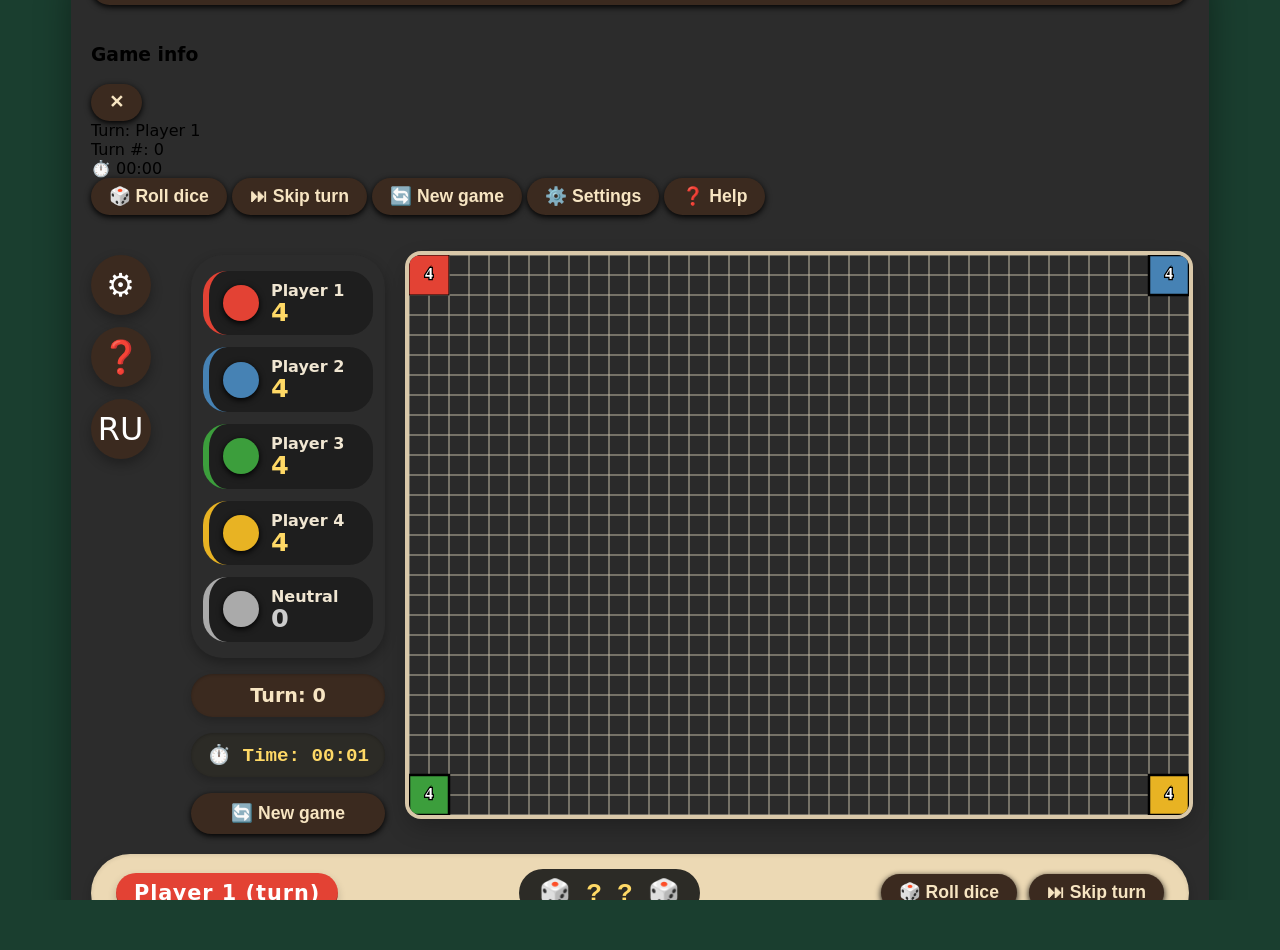
==== commit 54b4c163: "Update index.html" ====
--- a/index.html
+++ b/index.html
@@ -1,14 +1,43 @@
+<!-- index.html (английская версия) -->
 <!DOCTYPE html>
 <html lang="en">
 <head>
     <meta charset="UTF-8">
-    <meta name="viewport" content="width=device-width, initial-scale=1.0, user-scalable=no">
+    <meta name="viewport" content="width=device-width, initial-scale=1.0, user-scalable=no, viewport-fit=cover">
     <title>Capture</title>
     <link rel="stylesheet" href="css/styles.css">
 </head>
 <body>
 <div class="game-wrapper">
     <div class="game-container">
+        <!-- Кнопка-гамбургер (только на мобильных) -->
+        <button class="hamburger-btn" id="hamburgerBtn" aria-label="Menu">☰</button>
+
+        <!-- Выдвижная панель (мобильная) -->
+        <div id="mobileDrawer" class="mobile-drawer">
+            <div class="drawer-header">
+                <h3>Game info</h3>
+                <button class="drawer-close" id="drawerCloseBtn">✕</button>
+            </div>
+            <div class="drawer-content">
+                <div class="drawer-score-panel" id="mobileScorePanel"></div>
+                <div class="drawer-turn-info">
+                    <div>Turn: <span id="mobileTurnText">Player 1</span></div>
+                    <div>Turn #: <span id="mobileTurnCount">0</span></div>
+                    <div>⏱️ <span id="mobileTimerDisplay">00:00</span></div>
+                </div>
+                <div class="drawer-buttons">
+                    <button id="mobileRollBtn" class="mobile-roll-btn">🎲 Roll dice</button>
+                    <button id="mobileSkipBtn" class="mobile-skip-btn">⏭ Skip turn</button>
+                    <button id="mobileNewGameBtn" class="mobile-newgame-btn">🔄 New game</button>
+                    <button id="mobileSettingsBtn" class="mobile-settings-btn">⚙️ Settings</button>
+                    <button id="mobileHelpBtn" class="mobile-help-btn">❓ Help</button>
+                </div>
+            </div>
+        </div>
+        <div id="drawerOverlay" class="drawer-overlay"></div>
+
+        <!-- Старый интерфейс (десктоп) -->
         <div class="game-top-row">
             <div class="top-left-buttons">
                 <div class="round-button" id="settingsIcon">⚙️</div>
@@ -34,7 +63,7 @@
     </div>
 </div>
 
-<!-- Settings Modal -->
+<!-- Модальные окна (настройки, справка, результат, подтверждение) -->
 <div id="settingsModal" class="modal">
     <div class="modal-content">
         <div class="modal-header">
@@ -65,7 +94,7 @@
                         <div id="customSizeInputs" class="custom-size-inputs" style="display: none;">
                             <input type="number" id="customCols" min="8" max="58" value="39" step="1"> ×
                             <input type="number" id="customRows" min="8" max="31" value="28" step="1">
-                            <div id="sizeWarning" class="warning-message" style="display: none; color: #ffaa66; font-size: 0.8rem;">Minimum field size: <span id="minFieldSizeSpan">0</span>×<span id="minFieldSizeSpan2">0</span></div>
+                            <div id="sizeWarning" class="warning-message" style="display: none;">Minimum field size: <span id="minFieldSizeSpan">0</span>×<span id="minFieldSizeSpan2">0</span></div>
                         </div>
                     </div>
                 </div>
@@ -113,7 +142,6 @@
     </div>
 </div>
 
-<!-- Help Modal -->
 <div id="helpModal" class="modal help-modal">
     <div class="modal-content">
         <div class="modal-header">
@@ -121,21 +149,29 @@
             <span class="close-help-modal">&times;</span>
         </div>
         <div class="modal-body two-columns">
-            <div class="help-column">
-                <div class="help-section">
-                    <h4>🎮 Hotkeys</h4>
-                    <ul>
-                        <li><kbd>Enter</kbd> — roll dice / confirm placement</li>
+            <div class="help-column desktop-help">
+                <div class="help-section">
+                    <h4>🎮 Hotkeys (desktop)</h4>
+                    <ul>
+                        <li><kbd>Enter</kbd> — roll / confirm placement</li>
                         <li><kbd>P</kbd> — skip turn</li>
                         <li><kbd>R</kbd> — rotate rectangle</li>
-                        <li><kbd>W</kbd> / <kbd>▲</kbd> — up</li>
-                        <li><kbd>S</kbd> / <kbd>▼</kbd> — down</li>
-                        <li><kbd>A</kbd> / <kbd>◀</kbd> — left</li>
-                        <li><kbd>D</kbd> / <kbd>▶</kbd> — right</li>
-                        <li><kbd>Esc</kbd> — open/close settings</li>
-                        <li><kbd>Q</kbd> — open/close manual</li>
+                        <li><kbd>W/A/S/D</kbd> or arrows — move</li>
+                        <li><kbd>Esc</kbd> — settings</li>
+                        <li><kbd>Q</kbd> — manual</li>
                         <li><kbd>N</kbd> — new game</li>
-                        <li><kbd>L</kbd> — switch language (English/Russian)</li>
+                        <li><kbd>L</kbd> — switch language</li>
+                    </ul>
+                </div>
+            </div>
+            <div class="help-column mobile-help">
+                <div class="help-section">
+                    <h4>📱 Touch controls</h4>
+                    <ul>
+                        <li>👆 <strong>Tap on board</strong> — roll dice</li>
+                        <li>🖐️ <strong>Drag rectangle</strong> — move shape</li>
+                        <li>👆 <strong>Tap (no drag)</strong> — place shape</li>
+                        <li>📋 <strong>Menu ☰</strong> — scores, turn, timer, actions</li>
                     </ul>
                 </div>
             </div>
@@ -166,7 +202,6 @@
     </div>
 </div>
 
-<!-- Game result modal -->
 <div id="gameResultModal" class="modal result-modal">
     <div class="modal-content result-modal-content">
         <div class="modal-header">
@@ -185,7 +220,6 @@
     </div>
 </div>
 
-<!-- Confirm Dialog Modal -->
 <div id="confirmModal" class="modal confirm-modal">
     <div class="modal-content confirm-content">
         <div class="modal-header">
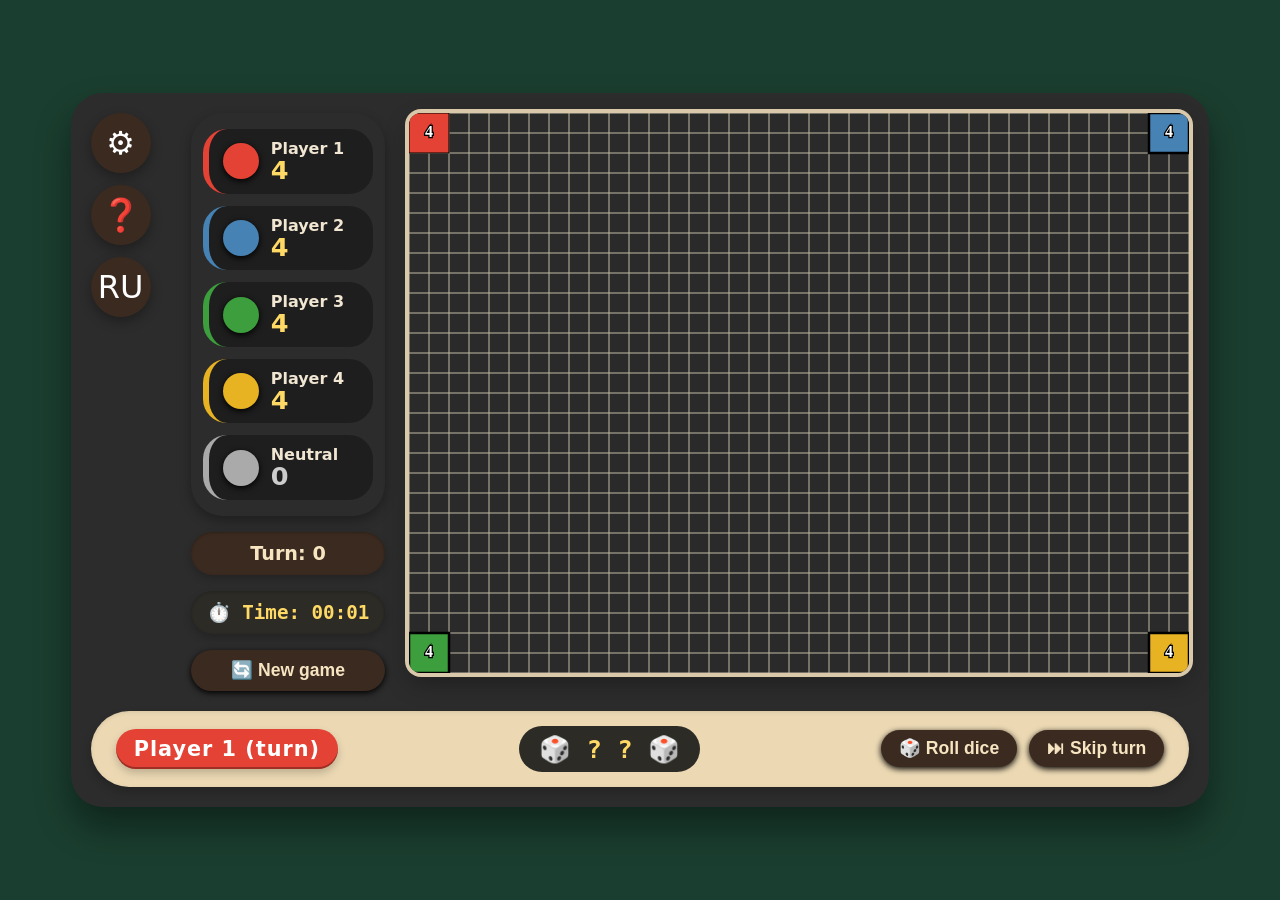
==== commit ea18e6b8: "Update index.html" ====
--- a/index.html
+++ b/index.html
@@ -1,4 +1,3 @@
-<!-- index.html (английская версия) -->
 <!DOCTYPE html>
 <html lang="en">
 <head>
@@ -10,7 +9,7 @@
 <body>
 <div class="game-wrapper">
     <div class="game-container">
-        <!-- Кнопка-гамбургер (только на мобильных) -->
+        <!-- Плавающая кнопка-гамбургер (только на мобильных) -->
         <button class="hamburger-btn" id="hamburgerBtn" aria-label="Menu">☰</button>
 
         <!-- Выдвижная панель (мобильная) -->
@@ -32,12 +31,13 @@
                     <button id="mobileNewGameBtn" class="mobile-newgame-btn">🔄 New game</button>
                     <button id="mobileSettingsBtn" class="mobile-settings-btn">⚙️ Settings</button>
                     <button id="mobileHelpBtn" class="mobile-help-btn">❓ Help</button>
+                    <button id="mobileLangBtn" class="mobile-lang-btn">🌐 RU</button>
                 </div>
             </div>
         </div>
         <div id="drawerOverlay" class="drawer-overlay"></div>
 
-        <!-- Старый интерфейс (десктоп) -->
+        <!-- Десктопный интерфейс (скрыт на мобильных) -->
         <div class="game-top-row">
             <div class="top-left-buttons">
                 <div class="round-button" id="settingsIcon">⚙️</div>
@@ -94,7 +94,7 @@
                         <div id="customSizeInputs" class="custom-size-inputs" style="display: none;">
                             <input type="number" id="customCols" min="8" max="58" value="39" step="1"> ×
                             <input type="number" id="customRows" min="8" max="31" value="28" step="1">
-                            <div id="sizeWarning" class="warning-message" style="display: none;">Minimum field size: <span id="minFieldSizeSpan">0</span>×<span id="minFieldSizeSpan2">0</span></div>
+                            <div id="sizeWarning" class="warning-message">Minimum field size: <span id="minFieldSizeSpan">0</span>×<span id="minFieldSizeSpan2">0</span></div>
                         </div>
                     </div>
                 </div>
@@ -171,6 +171,7 @@
                         <li>👆 <strong>Tap on board</strong> — roll dice</li>
                         <li>🖐️ <strong>Drag rectangle</strong> — move shape</li>
                         <li>👆 <strong>Tap (no drag)</strong> — place shape</li>
+                        <li>⏱️ <strong>Long press</strong> — rotate shape</li>
                         <li>📋 <strong>Menu ☰</strong> — scores, turn, timer, actions</li>
                     </ul>
                 </div>
--- a/css/styles.css
+++ b/css/styles.css
@@ -1,3 +1,4 @@
+/* styles.css — полная версия с исправленной обводкой нейтральной карточки */
 * {
     user-select: none;
     -webkit-tap-highlight-color: transparent;
@@ -26,6 +27,9 @@
     display: flex;
     justify-content: center;
     align-items: center;
+    width: 100%;
+    padding: 0 5px;
+    box-sizing: border-box;
 }
 
 .game-container {
@@ -36,8 +40,129 @@
     display: flex;
     flex-direction: column;
     gap: 20px;
-}
-
+    position: relative;
+}
+
+/* Кнопка гамбургер (мобильная) */
+.hamburger-btn {
+    display: none;
+    position: fixed;
+    bottom: 20px;
+    right: 20px;
+    width: 56px;
+    height: 56px;
+    border-radius: 50%;
+    background: #3b2a1f;
+    border: none;
+    font-size: 28px;
+    color: white;
+    cursor: pointer;
+    z-index: 1001;
+    box-shadow: 0 4px 12px rgba(0,0,0,0.3);
+    transition: 0.2s;
+}
+.hamburger-btn:active {
+    transform: scale(0.94);
+}
+
+/* Выдвижная панель */
+.mobile-drawer {
+    position: fixed;
+    bottom: 0;
+    left: 0;
+    right: 0;
+    background: #2c2c2c;
+    border-radius: 24px 24px 0 0;
+    transform: translateY(100%);
+    transition: transform 0.3s ease;
+    z-index: 1002;
+    max-height: 80vh;
+    overflow-y: auto;
+    box-shadow: 0 -4px 20px rgba(0,0,0,0.5);
+    display: flex;
+    flex-direction: column;
+}
+.mobile-drawer.open {
+    transform: translateY(0);
+}
+.drawer-header {
+    display: flex;
+    justify-content: space-between;
+    align-items: center;
+    padding: 16px 20px;
+    border-bottom: 1px solid #5e4230;
+    color: #f7e5c2;
+}
+.drawer-header h3 {
+    margin: 0;
+}
+.drawer-close {
+    background: none;
+    border: none;
+    font-size: 24px;
+    color: #f7e5c2;
+    cursor: pointer;
+    padding: 0;
+    width: 32px;
+    height: 32px;
+}
+.drawer-content {
+    padding: 20px;
+    display: flex;
+    flex-direction: column;
+    gap: 20px;
+}
+.drawer-score-panel {
+    background: #1e1e1e;
+    border-radius: 24px;
+    padding: 12px;
+    display: flex;
+    flex-direction: column;
+    gap: 8px;
+    color: #f0e6d2;
+}
+.drawer-turn-info {
+    background: #1e1e1e;
+    border-radius: 24px;
+    padding: 12px;
+    display: flex;
+    justify-content: space-around;
+    font-weight: bold;
+    color: #ffd966;
+}
+.drawer-buttons {
+    display: flex;
+    flex-wrap: wrap;
+    gap: 12px;
+    justify-content: center;
+}
+.drawer-buttons button {
+    flex: 1;
+    min-width: 120px;
+    background: #3b2a1f;
+    border: none;
+    color: #f7e5c2;
+    font-size: 1rem;
+    font-weight: bold;
+    padding: 10px 12px;
+    border-radius: 40px;
+    cursor: pointer;
+}
+.drawer-overlay {
+    position: fixed;
+    top: 0;
+    left: 0;
+    right: 0;
+    bottom: 0;
+    background: rgba(0,0,0,0.5);
+    z-index: 1000;
+    display: none;
+}
+.drawer-overlay.open {
+    display: block;
+}
+
+/* Стандартный десктоп интерфейс */
 .game-top-row {
     display: flex;
     gap: 24px;
@@ -46,14 +171,12 @@
     align-items: flex-start;
     position: relative;
 }
-
 .left-panel {
     display: flex;
     flex-direction: column;
     gap: 16px;
     min-width: 180px;
 }
-
 .score-panel {
     background: #2c2c2c;
     border-radius: 32px;
@@ -63,8 +186,7 @@
     gap: 12px;
     box-shadow: 0 5px 12px rgba(0,0,0,0.3);
 }
-
-.player-score-card {
+.player-score-card, .neutral-score-card {
     background: #1e1e1e;
     border-radius: 24px;
     padding: 10px 14px;
@@ -73,67 +195,54 @@
     gap: 12px;
     border-left: 6px solid;
 }
-
 .player-color-badge {
     width: 36px;
     height: 36px;
     border-radius: 18px;
     box-shadow: 0 2px 6px black;
 }
-
-.player-score-info {
+.player-score-info, .neutral-info {
     flex-grow: 1;
 }
-
-.player-name {
+.player-name, .neutral-name {
     font-weight: bold;
     font-size: 1rem;
     color: #f0e6d2;
 }
-
-.player-score {
+.player-score, .neutral-score {
     font-size: 1.6rem;
     font-weight: bold;
     color: #ffd966;
     line-height: 1;
 }
-
+.neutral-score {
+    color: #cccccc;
+}
+
+/* Нейтральный кружок — всегда серый */
+.neutral-badge {
+    width: 36px !important;
+    height: 36px !important;
+    border-radius: 18px !important;
+    background: #aaaaaa !important;
+    box-shadow: 0 2px 6px black;
+    display: inline-block;
+    flex-shrink: 0;
+}
+
+/* Исправление обводки нейтральной карточки — серая линия слева */
 .neutral-score-card {
-    background: #1e1e1e;
-    border-radius: 24px;
-    padding: 10px 14px;
-    display: flex;
-    align-items: center;
-    gap: 12px;
-    border-left: 6px solid #aaaaaa;
-}
-
-.neutral-badge {
-    width: 36px;
-    height: 36px;
-    border-radius: 18px;
-    background: #aaaaaa;
-    box-shadow: 0 2px 6px black;
-}
-
-.neutral-info {
-    flex-grow: 1;
-}
-
-.neutral-name {
-    font-weight: bold;
-    font-size: 1rem;
-    color: #f0e6d2;
-}
-
-.neutral-score {
-    font-size: 1.6rem;
-    font-weight: bold;
-    color: #cccccc;
-    line-height: 1;
-}
-
-.turn-counter-box {
+    border-left-color: #aaaaaa !important;
+}
+
+/* Для мобильной панели уменьшаем кружок */
+.drawer-score-panel .neutral-badge {
+    width: 24px !important;
+    height: 24px !important;
+    border-radius: 12px !important;
+}
+
+.turn-counter-box, .timer-box {
     background: #3b2a1f;
     padding: 10px 16px;
     border-radius: 40px;
@@ -143,19 +252,11 @@
     text-align: center;
     box-shadow: inset 0 1px 3px rgba(0,0,0,0.2), 0 4px 8px rgba(0,0,0,0.2);
 }
-
 .timer-box {
     background: #2c2b26;
-    padding: 10px 16px;
-    border-radius: 40px;
-    color: #ffd966;
-    font-size: 1.2rem;
-    font-weight: bold;
-    text-align: center;
+    color: #ffd966;
     font-family: monospace;
-    box-shadow: inset 0 1px 3px rgba(0,0,0,0.2), 0 4px 8px rgba(0,0,0,0.2);
-}
-
+}
 .reset-button {
     background: #3b2a1f;
     border: none;
@@ -169,11 +270,9 @@
     box-shadow: 0 2px 6px black;
     width: 100%;
 }
-
 .reset-button:hover {
     background: #5e4230;
     transform: scale(0.97);
-    color: white;
 }
 
 canvas {
@@ -182,8 +281,9 @@
     box-shadow: 0 0 0 4px #d9c8a9, 0 10px 25px rgba(0,0,0,0.3);
     cursor: crosshair;
     background: #2a2a2a;
-}
-
+    width: auto;
+    height: auto;
+}
 .info-panel {
     background: #ecd9b4;
     border-radius: 40px;
@@ -196,7 +296,6 @@
     font-weight: bold;
     box-shadow: inset 0 1px 4px rgba(0,0,0,0.1), 0 5px 10px rgba(0,0,0,0.2);
 }
-
 .turn-indicator {
     padding: 8px 18px;
     border-radius: 60px;
@@ -204,9 +303,7 @@
     font-size: 1.3rem;
     letter-spacing: 1px;
     box-shadow: inset 0 -2px 0 rgba(0,0,0,0.3), 0 4px 8px rgba(0,0,0,0.2);
-    transition: background 0.2s;
-}
-
+}
 .dice-area {
     background: #2c2b26;
     padding: 8px 20px;
@@ -216,7 +313,6 @@
     font-family: monospace;
     font-weight: bold;
 }
-
 button {
     background: #3b2a1f;
     border: none;
@@ -229,24 +325,44 @@
     transition: all 0.15s;
     box-shadow: 0 2px 6px black;
 }
-
 button:hover {
     background: #5e4230;
     transform: scale(0.97);
+}
+.controls {
+    display: flex;
+    gap: 12px;
+    flex-wrap: wrap;
+}
+.top-left-buttons {
+    display: flex;
+    flex-direction: column;
+    gap: 12px;
+    margin-right: 16px;
+}
+.round-button {
+    font-size: 2rem;
+    cursor: pointer;
+    background: #3b2a1f;
+    width: 60px;
+    height: 60px;
+    display: flex;
+    align-items: center;
+    justify-content: center;
+    border-radius: 50%;
+    box-shadow: 0 5px 12px rgba(0,0,0,0.3);
+    transition: 0.2s;
     color: white;
 }
-
-.controls {
-    display: flex;
-    gap: 12px;
-    align-items: center;
-    flex-wrap: wrap;
-}
-
+.round-button:active {
+    transform: scale(0.96);
+}
+
+/* Модальные окна — весь текст белый */
 .modal {
     display: none;
     position: fixed;
-    z-index: 1000;
+    z-index: 1100;
     left: 0;
     top: 0;
     width: 100%;
@@ -256,7 +372,6 @@
     justify-content: center;
     align-items: center;
 }
-
 .modal-content {
     background: #2c2c2c;
     border-radius: 32px;
@@ -265,8 +380,8 @@
     max-width: 480px;
     box-shadow: 0 20px 35px black;
     animation: fadeIn 0.2s;
-}
-
+    color: #f0e6d2;
+}
 .modal-header {
     display: flex;
     justify-content: space-between;
@@ -275,42 +390,39 @@
     border-bottom: 1px solid #5e4230;
     color: #f7e5c2;
 }
-
 .modal-header h3 {
     margin: 0;
-}
-
-.close-modal {
+    color: #ffd966;
+}
+.close-modal, .close-help-modal, .close-result-modal, .close-confirm-modal {
     font-size: 28px;
     font-weight: bold;
     cursor: pointer;
     transition: 0.2s;
-}
-.close-modal:hover {
+    color: #f7e5c2;
+}
+.close-modal:hover, .close-help-modal:hover, .close-result-modal:hover, .close-confirm-modal:hover {
     color: #ffa500;
 }
-
 .modal-body {
     padding: 20px;
     display: flex;
     flex-direction: column;
     gap: 20px;
-}
-
+    color: #f0e6d2;
+}
 .settings-group {
     display: flex;
     flex-direction: column;
     gap: 8px;
     color: #f0e6d2;
 }
-
 .radio-group {
     display: flex;
     flex-wrap: wrap;
     gap: 12px;
     margin-top: 5px;
 }
-
 .radio-label {
     display: flex;
     align-items: center;
@@ -323,12 +435,9 @@
     color: #f0e6d2;
     font-size: 0.9rem;
 }
-
-.radio-label:hover {
-    background: #5e4230;
+.radio-label:active {
     transform: scale(0.97);
 }
-
 .radio-label input {
     accent-color: #e8b323;
     width: 16px;
@@ -336,15 +445,6 @@
     margin: 0;
     cursor: pointer;
 }
-
-.colorblind-group .radio-label {
-    background: #2c2b26;
-}
-
-.colorblind-group .radio-label:hover {
-    background: #5e4230;
-}
-
 input[type="range"] {
     width: 100%;
     cursor: pointer;
@@ -352,9 +452,6 @@
     height: 4px;
     border-radius: 5px;
     -webkit-appearance: none;
-}
-input[type="range"]:focus {
-    outline: none;
 }
 input[type="range"]::-webkit-slider-thumb {
     -webkit-appearance: none;
@@ -363,13 +460,12 @@
     border-radius: 50%;
     background: #ffd966;
     cursor: pointer;
-    border: none;
 }
 .hint {
     font-size: 0.75rem;
     opacity: 0.8;
-}
-
+    color: #ccccaa;
+}
 .custom-size-inputs {
     display: flex;
     gap: 10px;
@@ -377,7 +473,6 @@
     margin-top: 5px;
     flex-wrap: wrap;
 }
-
 .custom-size-inputs input {
     background: #1e1e1e;
     border: 1px solid #5e4230;
@@ -388,25 +483,21 @@
     text-align: center;
     width: 80px;
 }
-
 .warning-message {
-    width: 100%;
-    margin-top: 5px;
-}
-
+    color: #ffaa66;
+    font-size: 0.8rem;
+}
 .switch {
     position: relative;
     display: inline-block;
     width: 52px;
     height: 26px;
 }
-
 .switch input {
     opacity: 0;
     width: 0;
     height: 0;
 }
-
 .slider {
     position: absolute;
     cursor: pointer;
@@ -418,7 +509,6 @@
     transition: 0.3s;
     border-radius: 34px;
 }
-
 .slider:before {
     position: absolute;
     content: "";
@@ -430,15 +520,12 @@
     transition: 0.3s;
     border-radius: 50%;
 }
-
 input:checked + .slider {
     background-color: #3c9e3c;
 }
-
 input:checked + .slider:before {
     transform: translateX(26px);
 }
-
 .modal-footer {
     display: flex;
     justify-content: flex-end;
@@ -446,16 +533,9 @@
     padding: 16px 20px;
     border-top: 1px solid #5e4230;
 }
-
-/* Result modal */
 .result-modal .result-modal-content {
     max-width: 500px;
-    background: #2c2c2c;
-    border-radius: 32px;
-    animation: fadeIn 0.2s;
-    color: #f0e6d2;
-}
-
+}
 .winner-block {
     background: #1e1e1e;
     border-radius: 24px;
@@ -473,7 +553,6 @@
     font-size: 1.2rem;
     color: #ffd966;
 }
-
 .rankings-list {
     background: #1e1e1e;
     border-radius: 24px;
@@ -483,33 +562,25 @@
 }
 .rankings-list > div:first-child {
     color: #ffd966;
-    margin-bottom: 8px;
 }
 .ranking-item {
     display: flex;
     justify-content: space-between;
     padding: 8px 12px;
     border-bottom: 1px solid #5e4230;
-    font-size: 1rem;
-    color: #f0e6d2;
-}
-.ranking-item:last-child {
-    border-bottom: none;
+    color: #f0e6d2;
 }
 .rank-place {
     font-weight: bold;
     color: #ffd966;
 }
 .rank-name {
-    flex: 1;
-    margin-left: 12px;
     color: #f0e6d2;
 }
 .rank-score {
     font-weight: bold;
     color: #ffd966;
 }
-
 .result-stats {
     background: #1e1e1e;
     border-radius: 24px;
@@ -537,105 +608,17 @@
     font-weight: bold;
     color: #ffd966;
 }
-
-.result-modal .modal-header {
-    background: #2c2c2c;
-    border-bottom: 1px solid #5e4230;
-    color: #ffd966;
-}
-.result-modal .modal-header h3 {
-    color: #ffd966;
-}
-.result-modal .close-result-modal {
-    color: #f0e6d2;
-}
-.result-modal .close-result-modal:hover {
-    color: #ffa500;
-}
-
-.result-modal .modal-footer button {
-    background: #3b2a1f;
-    border: none;
-    color: #f7e5c2;
-    font-size: 1rem;
-    font-weight: bold;
-    padding: 8px 18px;
-    border-radius: 40px;
-    cursor: pointer;
-    transition: all 0.15s;
-}
-.result-modal .modal-footer button:hover {
-    background: #5e4230;
-    transform: scale(0.97);
-    color: white;
-}
-
 @keyframes fadeIn {
     from { opacity: 0; transform: scale(0.95);}
     to { opacity: 1; transform: scale(1);}
 }
-
-@media (max-width: 900px) {
-    .game-top-row {
-        flex-direction: column;
-        align-items: stretch;
-    }
-    .left-panel {
-        flex-direction: row;
-        flex-wrap: wrap;
-        justify-content: space-between;
-    }
-    .score-panel {
-        flex-direction: row;
-        flex-wrap: wrap;
-        flex: 1;
-    }
-    .player-score-card, .neutral-score-card {
-        min-width: 130px;
-    }
-    .info-panel {
-        flex-direction: column;
-        align-items: stretch;
-    }
-}
-
-.settings-grid {
-    display: grid;
-    grid-template-columns: 1fr 1fr;
-    gap: 20px;
-}
-
-.settings-column {
-    display: flex;
-    flex-direction: column;
-    gap: 20px;
-}
-
-@media (max-width: 700px) {
-    .settings-grid {
-        grid-template-columns: 1fr;
-        gap: 16px;
-    }
-}
-
-/* Help modal two columns */
-.help-modal .modal-content {
-    max-width: 700px;
-    background: #2c2c2c;
-    color: #f0e6d2;
-}
-.modal-body.two-columns {
+.help-modal .modal-body.two-columns {
     display: flex;
     gap: 24px;
-    padding: 20px;
     flex-direction: row !important;
 }
 .help-column {
     flex: 1;
-    min-width: 0;
-}
-.help-section {
-    margin-bottom: 24px;
 }
 .help-section h4 {
     color: #ffd966;
@@ -643,18 +626,13 @@
     padding-left: 10px;
     margin-bottom: 12px;
 }
-.help-section p, .help-section ul {
-    font-size: 0.95rem;
-    line-height: 1.4;
+.help-section p, .help-section li {
     color: #e0d6c0;
 }
 .help-section ul {
     margin-left: 20px;
     padding-left: 0;
 }
-.help-section li {
-    margin: 8px 0;
-}
 kbd {
     background: #1e1e1e;
     border-radius: 6px;
@@ -670,61 +648,50 @@
 .highlight-orange { color: #ffb347; font-weight: bold; }
 .highlight-gray { color: #cccccc; font-weight: bold; }
 
-/* Performance */
-canvas {
-    will-change: transform;
-    transform: translateZ(0);
-    backface-visibility: hidden;
-}
-.game-container {
-    transform: translateZ(0);
-}
-
-.top-left-buttons {
-    display: flex;
-    flex-direction: column;
-    gap: 12px;
-    margin-right: 16px;
-}
-.round-button {
-    font-size: 2rem;
-    cursor: pointer;
-    background: #3b2a1f;
-    width: 60px;
-    height: 60px;
-    display: flex;
-    align-items: center;
-    justify-content: center;
-    border-radius: 50%;
-    box-shadow: 0 5px 12px rgba(0,0,0,0.3);
-    transition: 0.2s;
-    color: white;
-}
-.round-button:hover {
-    background: #5e4230;
-    transform: scale(1.02);
-}
-
-/* Confirm modal white text */
-.confirm-modal .modal-content,
-.confirm-modal .modal-header,
-.confirm-modal .modal-body,
-.confirm-modal .modal-footer {
-    color: white;
-}
-.confirm-modal .modal-header h3,
-.confirm-modal .modal-body p {
-    color: white;
-}
-.close-confirm-modal {
-    color: white;
-}
-.close-confirm-modal:hover {
-    color: #ffa500;
-}
-
-@media (max-width: 600px) {
-    .modal-body.two-columns {
+/* Мобильная адаптация */
+@media (max-width: 768px) {
+    .game-container {
+        padding: 10px;
+        gap: 10px;
+        width: 100%;
+        box-sizing: border-box;
+    }
+    .left-panel, .info-panel, .top-left-buttons {
+        display: none;
+    }
+    .hamburger-btn {
+        display: flex;
+        align-items: center;
+        justify-content: center;
+    }
+    canvas {
+        margin: 5px auto;
+        width: calc(100% - 10px);
+        height: auto;
+        box-shadow: 0 0 0 2px #d9c8a9, 0 5px 15px rgba(0,0,0,0.3);
+    }
+    .game-top-row {
+        justify-content: center;
+    }
+    .desktop-help {
+        display: none;
+    }
+    .mobile-help {
+        display: block;
+    }
+    .modal-content {
+        max-width: 95%;
+    }
+    .help-modal .modal-body.two-columns {
         flex-direction: column !important;
     }
 }
+
+@media (min-width: 769px) {
+    .mobile-help, .hamburger-btn, .mobile-drawer, .drawer-overlay {
+        display: none;
+    }
+    .desktop-help {
+        display: block;
+    }
+}
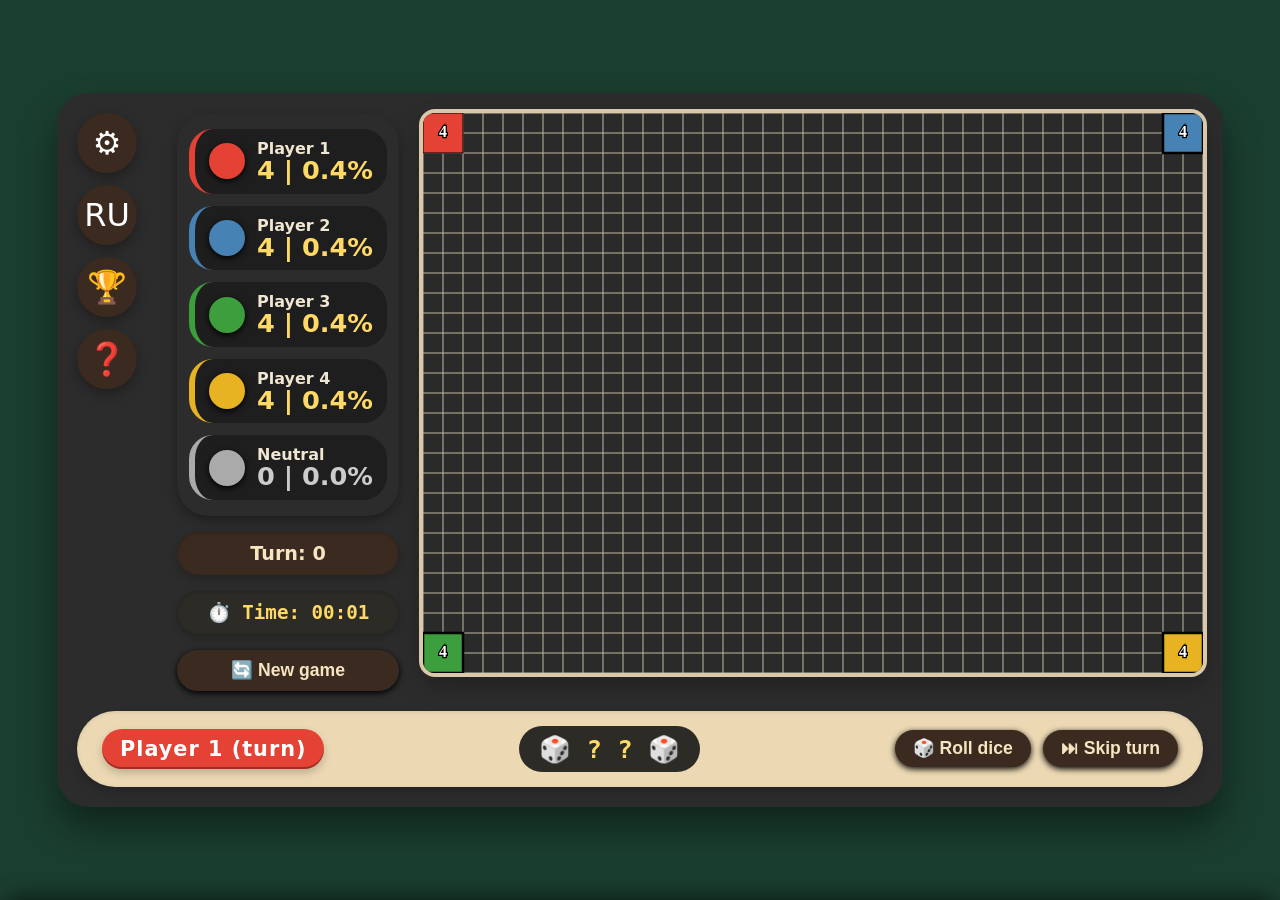
==== commit 11d6bd6f: "Update index.html" ====
--- a/index.html
+++ b/index.html
@@ -30,6 +30,7 @@
                     <button id="mobileSkipBtn" class="mobile-skip-btn">⏭ Skip turn</button>
                     <button id="mobileNewGameBtn" class="mobile-newgame-btn">🔄 New game</button>
                     <button id="mobileSettingsBtn" class="mobile-settings-btn">⚙️ Settings</button>
+                    <button id="mobileProgressBtn" class="mobile-progress-btn">🏆 Progress</button>
                     <button id="mobileHelpBtn" class="mobile-help-btn">❓ Help</button>
                     <button id="mobileLangBtn" class="mobile-lang-btn">🌐 RU</button>
                 </div>
@@ -41,8 +42,9 @@
         <div class="game-top-row">
             <div class="top-left-buttons">
                 <div class="round-button" id="settingsIcon">⚙️</div>
+                <div class="round-button" id="langButton">RU</div>
+                <div class="round-button" id="progressButton">🏆</div>
                 <div class="round-button" id="helpButton">❓</div>
-                <div class="round-button" id="langButton">RU</div>
             </div>
             <div class="left-panel">
                 <div class="score-panel" id="sideScorePanel"></div>
@@ -63,7 +65,7 @@
     </div>
 </div>
 
-<!-- Модальные окна (настройки, справка, результат, подтверждение) -->
+<!-- Модальные окна (настройки, справка, прогресс, результат, подтверждение) -->
 <div id="settingsModal" class="modal">
     <div class="modal-content">
         <div class="modal-header">
@@ -159,6 +161,7 @@
                         <li><kbd>W/A/S/D</kbd> or arrows — move</li>
                         <li><kbd>Esc</kbd> — settings</li>
                         <li><kbd>Q</kbd> — manual</li>
+                        <li><kbd>C</kbd> — achievements &amp; stats</li>
                         <li><kbd>N</kbd> — new game</li>
                         <li><kbd>L</kbd> — switch language</li>
                     </ul>
@@ -203,6 +206,20 @@
     </div>
 </div>
 
+<div id="progressModal" class="modal progress-modal">
+    <div class="modal-content progress-modal-content">
+        <div class="modal-header">
+            <h3>🏆 Progress</h3>
+            <span class="close-progress-modal">&times;</span>
+        </div>
+        <div class="progress-tabs">
+            <div class="progress-tab active" data-tab="stats">📊 Statistics</div>
+            <div class="progress-tab" data-tab="achievements">🏆 Achievements</div>
+        </div>
+        <div class="modal-body progress-body" id="progressBody"></div>
+    </div>
+</div>
+
 <div id="gameResultModal" class="modal result-modal">
     <div class="modal-content result-modal-content">
         <div class="modal-header">
--- a/css/styles.css
+++ b/css/styles.css
@@ -1,4 +1,3 @@
-/* styles.css — полная версия с исправленной обводкой нейтральной карточки */
 * {
     user-select: none;
     -webkit-tap-highlight-color: transparent;
@@ -65,7 +64,7 @@
     transform: scale(0.94);
 }
 
-/* Выдвижная панель */
+/* Выдвижная панель (мобильная) */
 .mobile-drawer {
     position: fixed;
     bottom: 0;
@@ -219,7 +218,7 @@
     color: #cccccc;
 }
 
-/* Нейтральный кружок — всегда серый */
+/* Нейтральный кружок и обводка */
 .neutral-badge {
     width: 36px !important;
     height: 36px !important;
@@ -229,13 +228,9 @@
     display: inline-block;
     flex-shrink: 0;
 }
-
-/* Исправление обводки нейтральной карточки — серая линия слева */
 .neutral-score-card {
     border-left-color: #aaaaaa !important;
 }
-
-/* Для мобильной панели уменьшаем кружок */
 .drawer-score-panel .neutral-badge {
     width: 24px !important;
     height: 24px !important;
@@ -281,8 +276,6 @@
     box-shadow: 0 0 0 4px #d9c8a9, 0 10px 25px rgba(0,0,0,0.3);
     cursor: crosshair;
     background: #2a2a2a;
-    width: auto;
-    height: auto;
 }
 .info-panel {
     background: #ecd9b4;
@@ -358,7 +351,7 @@
     transform: scale(0.96);
 }
 
-/* Модальные окна — весь текст белый */
+/* Модальные окна */
 .modal {
     display: none;
     position: fixed;
@@ -648,50 +641,64 @@
 .highlight-orange { color: #ffb347; font-weight: bold; }
 .highlight-gray { color: #cccccc; font-weight: bold; }
 
-/* Мобильная адаптация */
+/* Мобильная версия — при наличии класса .mobile-device */
+body.mobile-device .left-panel,
+body.mobile-device .info-panel,
+body.mobile-device .top-left-buttons {
+    display: none;
+}
+
+body.mobile-device .hamburger-btn {
+    display: flex;
+    align-items: center;
+    justify-content: center;
+}
+
+body.mobile-device canvas {
+    margin: 5px auto;
+    width: auto;
+    height: auto;
+    max-width: calc(100% - 10px);
+    max-height: calc(100vh - 10px);
+    box-shadow: 0 0 0 2px #d9c8a9, 0 5px 15px rgba(0,0,0,0.3);
+}
+
+body.mobile-device .game-container {
+    padding: 10px;
+    gap: 10px;
+    width: 100%;
+    box-sizing: border-box;
+    background: transparent;
+    box-shadow: none;
+}
+
+body.mobile-device .game-top-row {
+    justify-content: center;
+}
+
+body.mobile-device .desktop-help {
+    display: none;
+}
+body.mobile-device .mobile-help {
+    display: block;
+}
+/* Для десктопа — скрываем мобильную помощь */
+body:not(.mobile-device) .mobile-help {
+    display: none;
+}
+body:not(.mobile-device) .desktop-help {
+    display: block;
+}
+
+/* Адаптация под ширину для десктопа (чтобы не ломать) */
 @media (max-width: 768px) {
-    .game-container {
-        padding: 10px;
-        gap: 10px;
-        width: 100%;
-        box-sizing: border-box;
-    }
-    .left-panel, .info-panel, .top-left-buttons {
+    /* Если по каким-то причинам класс не добавился, но ширина маленькая — тоже скрываем десктопный интерфейс */
+    body:not(.mobile-device) .left-panel,
+    body:not(.mobile-device) .info-panel,
+    body:not(.mobile-device) .top-left-buttons {
         display: none;
     }
-    .hamburger-btn {
+    body:not(.mobile-device) .hamburger-btn {
         display: flex;
-        align-items: center;
-        justify-content: center;
     }
-    canvas {
-        margin: 5px auto;
-        width: calc(100% - 10px);
-        height: auto;
-        box-shadow: 0 0 0 2px #d9c8a9, 0 5px 15px rgba(0,0,0,0.3);
-    }
-    .game-top-row {
-        justify-content: center;
-    }
-    .desktop-help {
-        display: none;
-    }
-    .mobile-help {
-        display: block;
-    }
-    .modal-content {
-        max-width: 95%;
-    }
-    .help-modal .modal-body.two-columns {
-        flex-direction: column !important;
-    }
-}
-
-@media (min-width: 769px) {
-    .mobile-help, .hamburger-btn, .mobile-drawer, .drawer-overlay {
-        display: none;
-    }
-    .desktop-help {
-        display: block;
-    }
-}
+}
